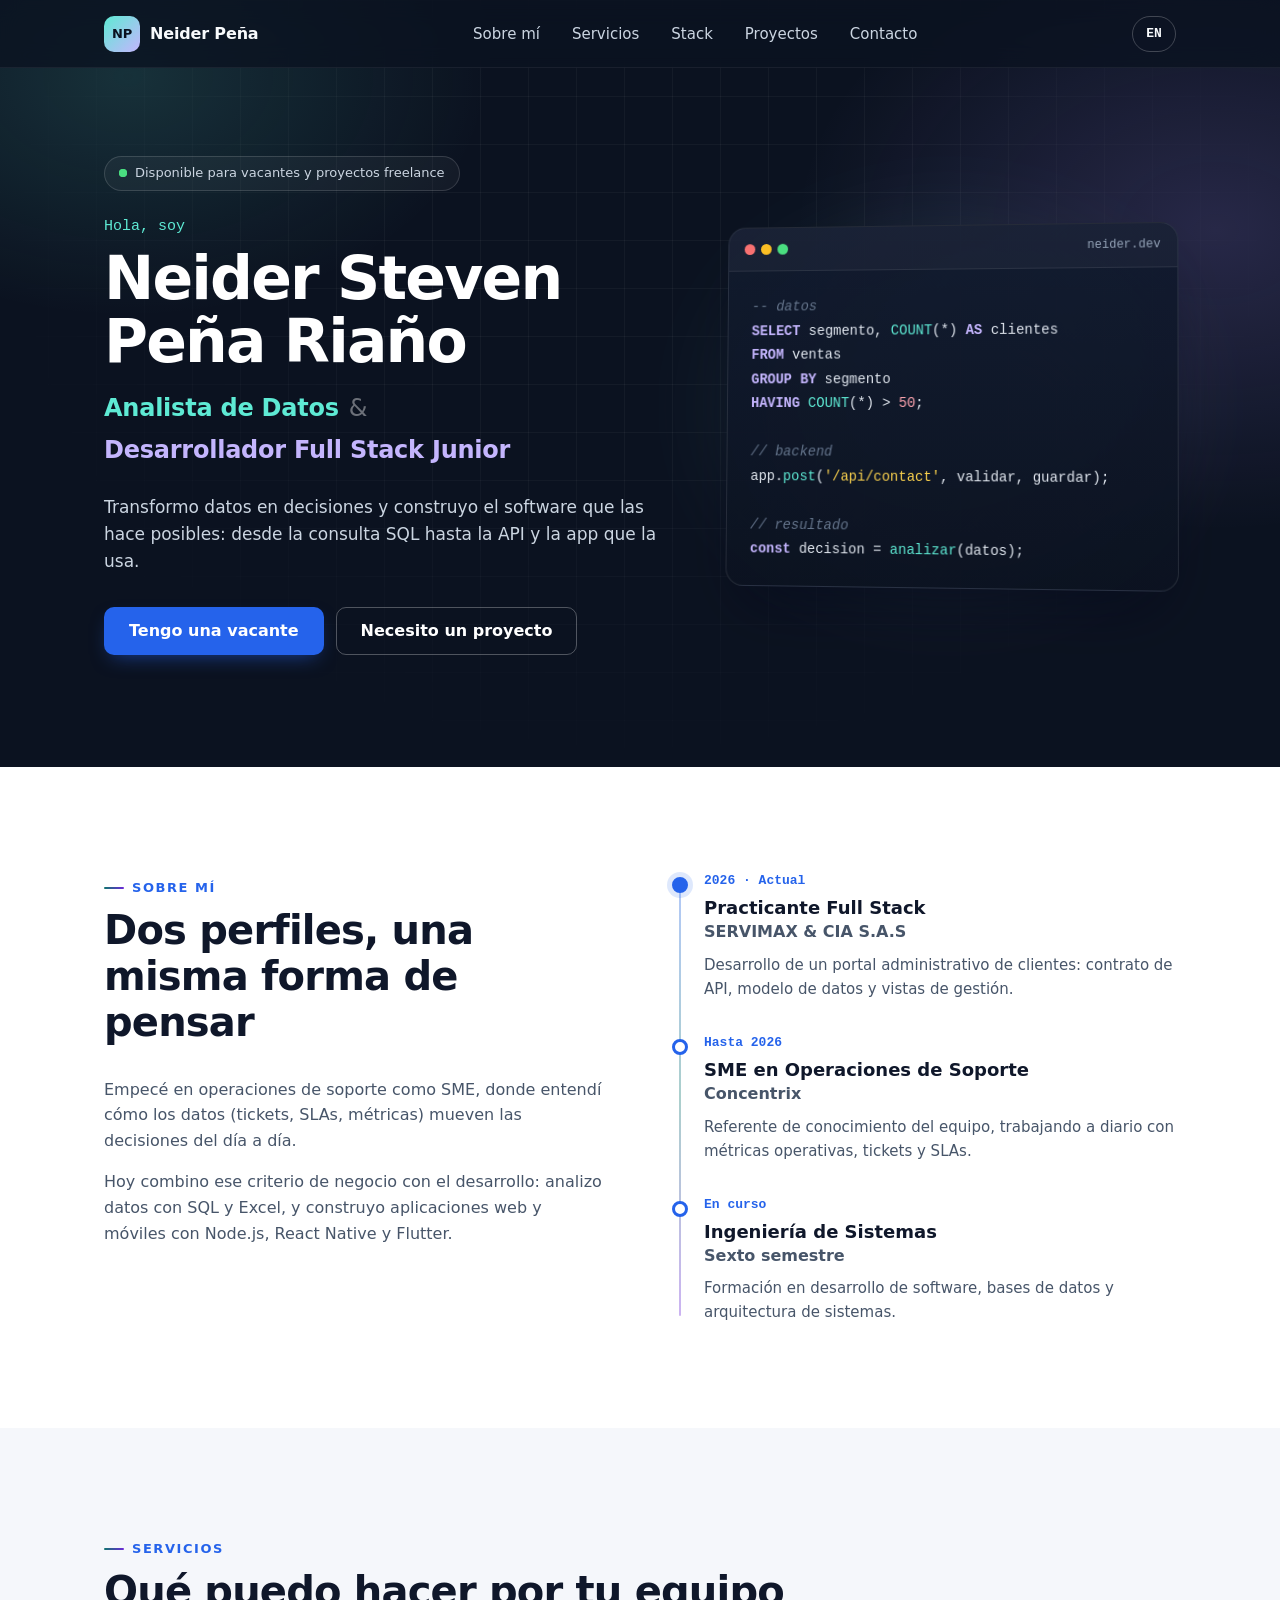
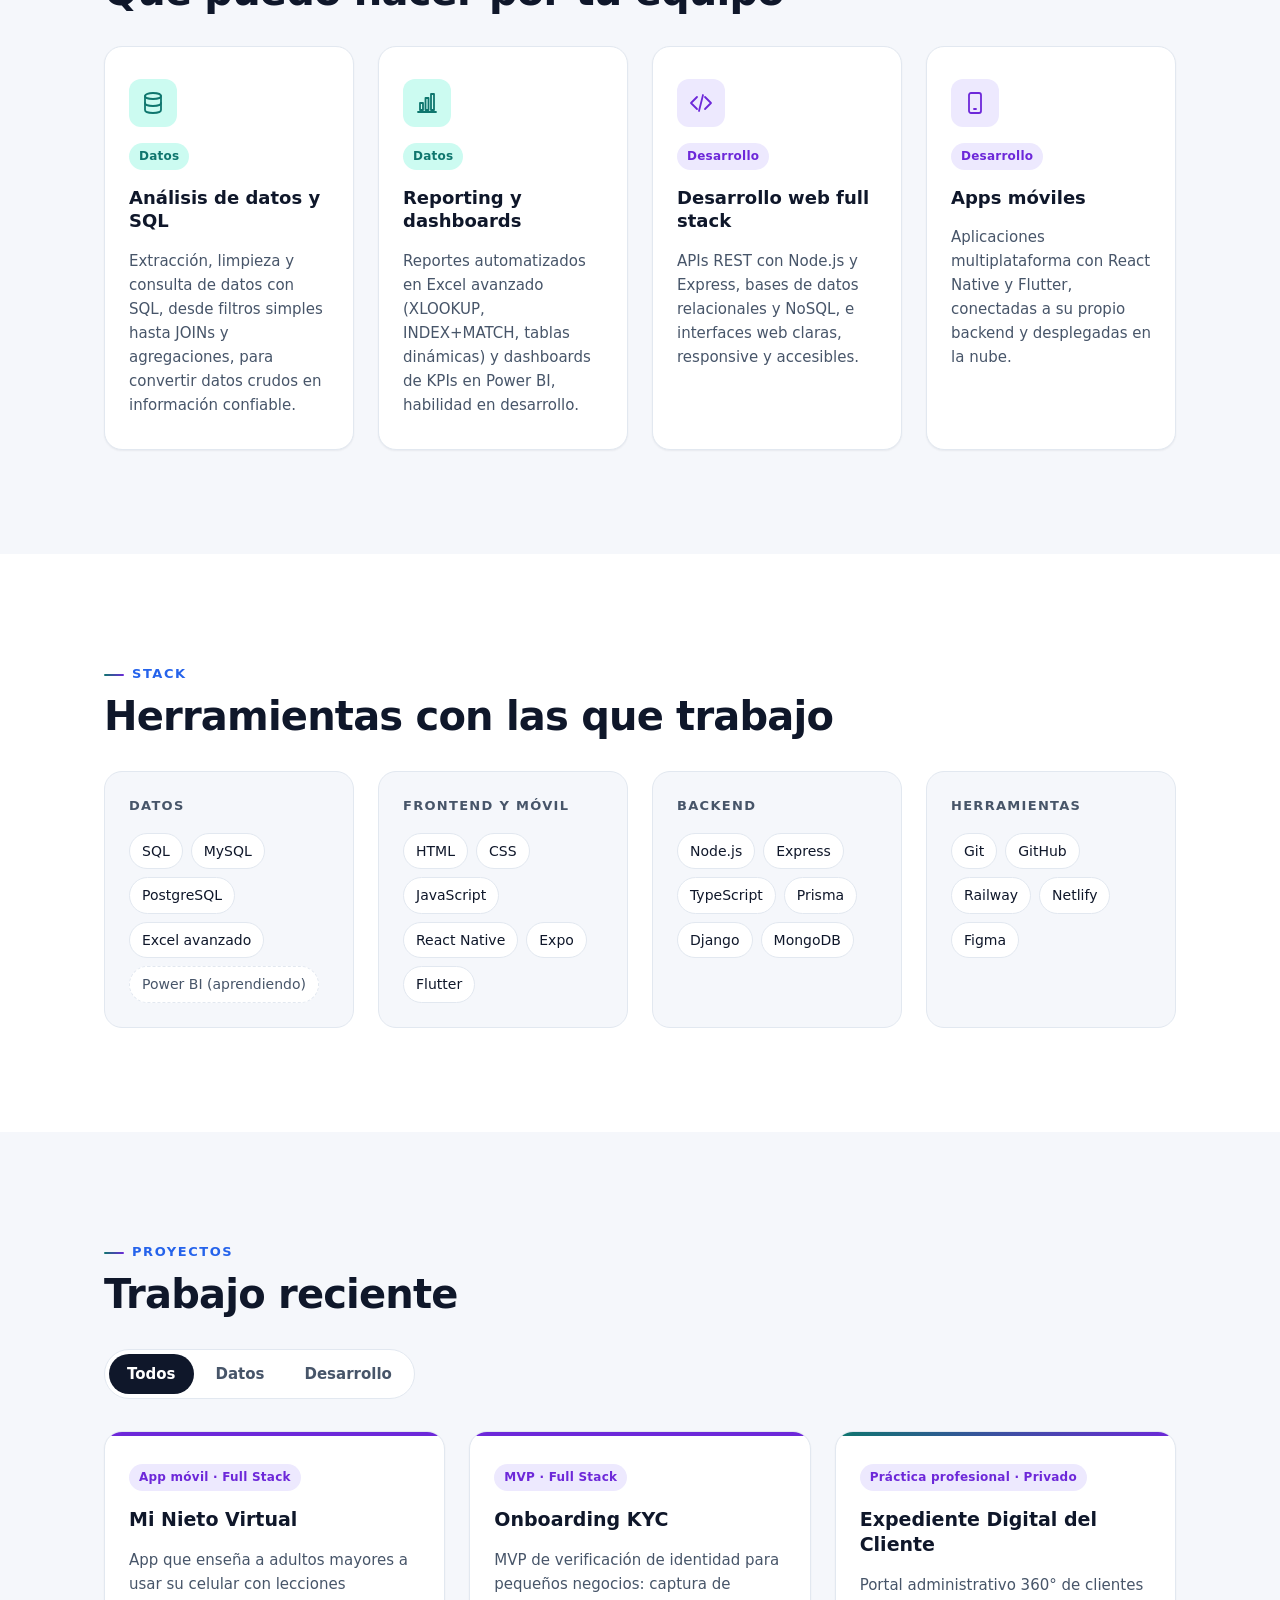
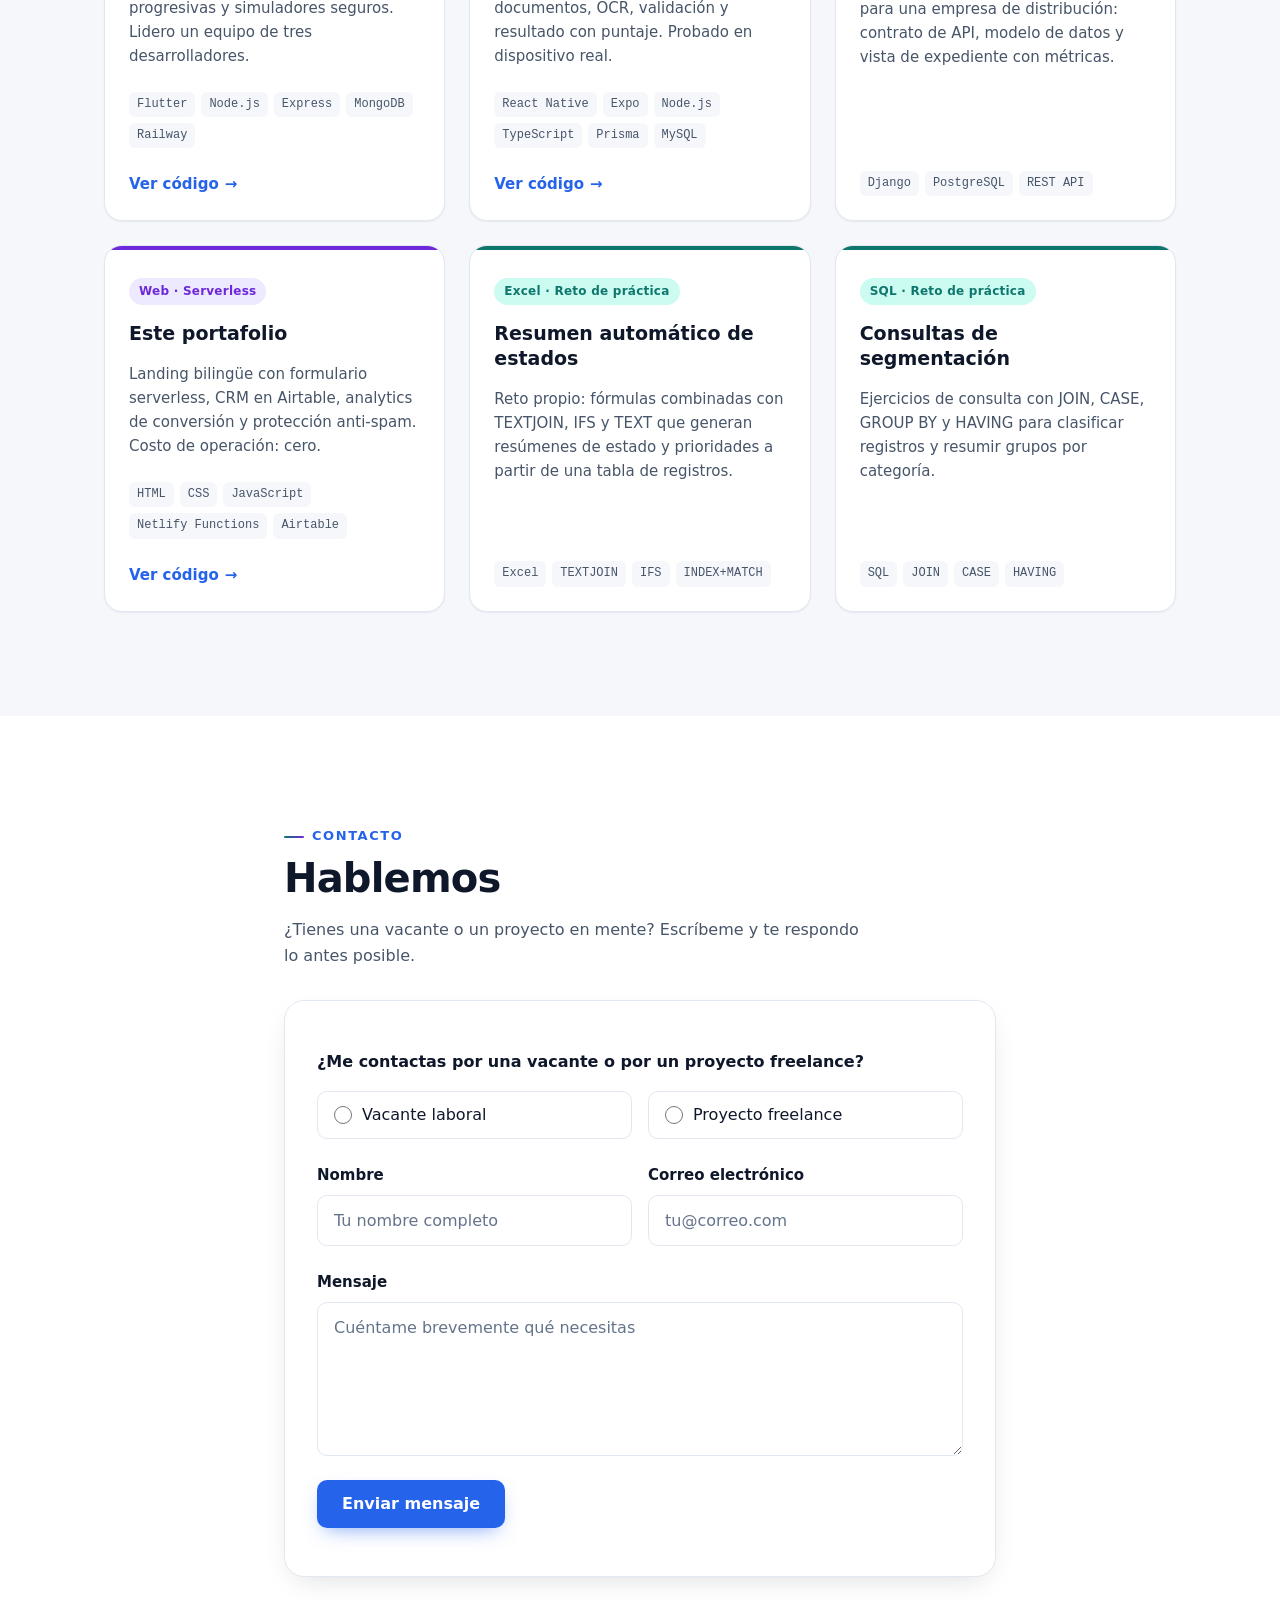
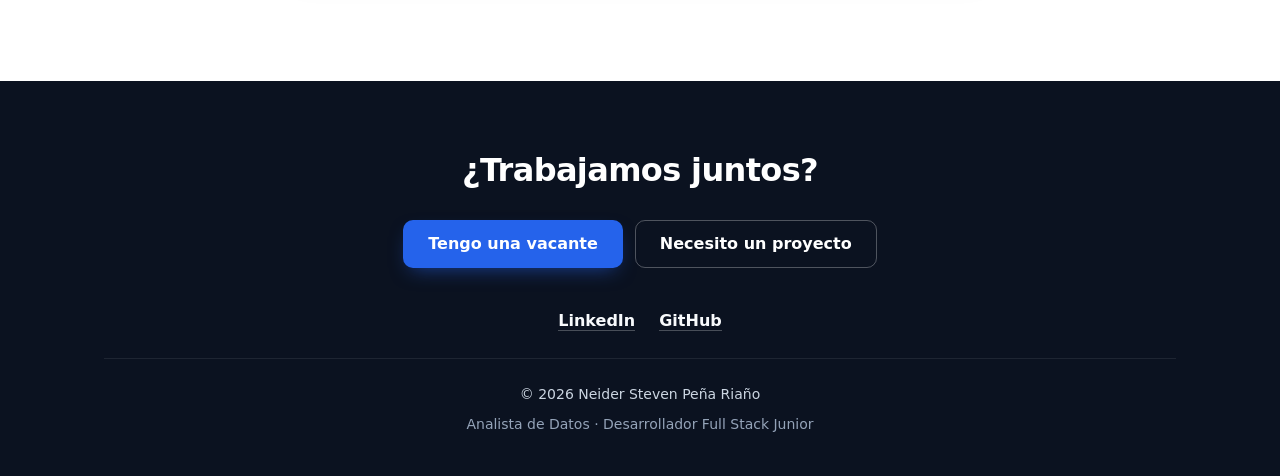
==== index.html @ 0c3879e0 "first version" ====
<!DOCTYPE html>
<html lang="es">
<head>
  <meta charset="UTF-8">
  <meta name="viewport" content="width=device-width, initial-scale=1.0">
  <title>Neider Peña | Analista de Datos &amp; Desarrollador Full Stack Junior</title>
  <meta name="description" content="Neider Steven Peña Riaño: analista de datos (SQL, Excel, Power BI) y desarrollador full stack junior (Node.js, React Native, Flutter). Disponible para vacantes y proyectos freelance.">
  <meta name="theme-color" content="#0b1220">
  <link rel="stylesheet" href="css/style.css">
  <script src="js/translations.js" defer></script>
  <script src="js/script.js" defer></script>
</head>
<body>
  <a href="#main" class="skip-link" data-i18n="common.skip">Saltar al contenido</a>

  <!-- ===================== NAVEGACIÓN ===================== -->
  <header class="header" id="nav">
    <nav class="nav container" aria-label="Navegación principal">
      <a href="#hero" class="nav__logo">
        <span class="nav__logo-mark" aria-hidden="true">NP</span>
        <span class="nav__logo-text">Neider Peña</span>
      </a>

      <ul class="nav__menu" id="nav-menu">
        <li><a href="#about" class="nav__link" data-i18n="nav.about">Sobre mí</a></li>
        <li><a href="#services" class="nav__link" data-i18n="nav.services">Servicios</a></li>
        <li><a href="#skills" class="nav__link" data-i18n="nav.skills">Stack</a></li>
        <li><a href="#projects" class="nav__link" data-i18n="nav.projects">Proyectos</a></li>
        <li><a href="#contact" class="nav__link" data-i18n="nav.contact">Contacto</a></li>
      </ul>

      <div class="nav__actions">
        <button class="lang-toggle" id="lang-toggle" type="button" aria-label="Cambiar idioma a inglés">EN</button>
        <button class="nav__toggle" id="menu-toggle" type="button" aria-label="Abrir menú" aria-expanded="false" aria-controls="nav-menu">
          <span class="nav__toggle-bar"></span>
          <span class="nav__toggle-bar"></span>
          <span class="nav__toggle-bar"></span>
        </button>
      </div>
    </nav>
  </header>
  <div class="nav__overlay" id="nav-overlay" hidden></div>

  <main id="main">

    <!-- ===================== HERO ===================== -->
    <section class="hero" id="hero">
      <div class="container hero__grid">
        <div class="hero__content">
          <p class="hero__status">
            <span class="hero__status-dot" aria-hidden="true"></span>
            <span data-i18n="hero.status">Disponible para vacantes y proyectos freelance</span>
          </p>
          <p class="hero__greeting" data-i18n="hero.greeting">Hola, soy</p>
          <h1 class="hero__title">Neider Steven Peña Riaño</h1>
          <p class="hero__roles">
            <span class="hero__role hero__role--data" data-i18n="hero.role_data">Analista de Datos</span>
            <span class="hero__role-sep" aria-hidden="true">&amp;</span>
            <span class="hero__role hero__role--dev" data-i18n="hero.role_dev">Desarrollador Full Stack Junior</span>
          </p>
          <p class="hero__description" data-i18n="hero.description">Transformo datos en decisiones y construyo el software que las hace posibles: desde la consulta SQL hasta la API y la app que la usa.</p>
          <div class="hero__ctas">
            <a href="#contact" class="btn btn--primary" data-cta="empleo" data-source="hero" data-i18n="cta.job">Tengo una vacante</a>
            <a href="#contact" class="btn btn--secondary" data-cta="freelance" data-source="hero" data-i18n="cta.freelance">Necesito un proyecto</a>
          </div>
        </div>

        <div class="hero__visual" aria-hidden="true">
          <div class="code-window">
            <div class="code-window__bar">
              <span class="code-window__dot"></span>
              <span class="code-window__dot"></span>
              <span class="code-window__dot"></span>
              <span class="code-window__title">neider.dev</span>
            </div>
<pre class="code-window__body"><code><span class="tok-comment">-- datos</span>
<span class="tok-kw">SELECT</span> segmento, <span class="tok-fn">COUNT</span>(*) <span class="tok-kw">AS</span> clientes
<span class="tok-kw">FROM</span> ventas
<span class="tok-kw">GROUP BY</span> segmento
<span class="tok-kw">HAVING</span> <span class="tok-fn">COUNT</span>(*) &gt; <span class="tok-num">50</span>;

<span class="tok-comment">// backend</span>
app.<span class="tok-fn">post</span>(<span class="tok-str">'/api/contact'</span>, validar, guardar);

<span class="tok-comment">// resultado</span>
<span class="tok-kw">const</span> decision = <span class="tok-fn">analizar</span>(datos);</code></pre>
          </div>
        </div>
      </div>
    </section>

    <!-- ===================== SOBRE MÍ ===================== -->
    <section class="section" id="about">
      <div class="container about__grid">
        <div class="about__intro">
          <p class="section__eyebrow" data-i18n="about.eyebrow">Sobre mí</p>
          <h2 class="section__title" data-i18n="about.title">Dos perfiles, una misma forma de pensar</h2>
          <p class="about__text" data-i18n="about.p1">Empecé en operaciones de soporte como SME, donde entendí cómo los datos (tickets, SLAs, métricas) mueven las decisiones del día a día.</p>
          <p class="about__text" data-i18n="about.p2">Hoy combino ese criterio de negocio con el desarrollo: analizo datos con SQL y Excel, y construyo aplicaciones web y móviles con Node.js, React Native y Flutter.</p>
        </div>

        <ol class="timeline">
          <li class="timeline__item">
            <span class="timeline__date" data-i18n="about.t1_date">2026 · Actual</span>
            <h3 class="timeline__title" data-i18n="about.t1_title">Practicante Full Stack</h3>
            <p class="timeline__place">SERVIMAX &amp; CIA S.A.S</p>
            <p class="timeline__text" data-i18n="about.t1_text">Desarrollo de un portal administrativo de clientes: contrato de API, modelo de datos y vistas de gestión.</p>
          </li>
          <li class="timeline__item">
            <span class="timeline__date" data-i18n="about.t2_date">Hasta 2026</span>
            <h3 class="timeline__title" data-i18n="about.t2_title">SME en Operaciones de Soporte</h3>
            <p class="timeline__place">Concentrix</p>
            <p class="timeline__text" data-i18n="about.t2_text">Referente de conocimiento del equipo, trabajando a diario con métricas operativas, tickets y SLAs.</p>
          </li>
          <li class="timeline__item">
            <span class="timeline__date" data-i18n="about.t3_date">En curso</span>
            <h3 class="timeline__title" data-i18n="about.t3_title">Ingeniería de Sistemas</h3>
            <p class="timeline__place" data-i18n="about.t3_place">Sexto semestre</p>
            <p class="timeline__text" data-i18n="about.t3_text">Formación en desarrollo de software, bases de datos y arquitectura de sistemas.</p>
          </li>
        </ol>
      </div>
    </section>

    <!-- ===================== SERVICIOS ===================== -->
    <section class="section section--alt" id="services">
      <div class="container">
        <p class="section__eyebrow" data-i18n="services.eyebrow">Servicios</p>
        <h2 class="section__title" data-i18n="services.title">Qué puedo hacer por tu equipo</h2>
        <div class="grid grid--4">

          <article class="card">
            <svg class="card__icon" viewBox="0 0 24 24" aria-hidden="true" focusable="false"><ellipse cx="12" cy="5" rx="8" ry="3"/><path d="M4 5v14c0 1.7 3.6 3 8 3s8-1.3 8-3V5"/><path d="M4 12c0 1.7 3.6 3 8 3s8-1.3 8-3"/></svg>
            <span class="tag tag--data" data-i18n="common.tag_data">Datos</span>
            <h3 class="card__title" data-i18n="services.s1_title">Análisis de datos y SQL</h3>
            <p class="card__text" data-i18n="services.s1_text">Extracción, limpieza y consulta de datos con SQL, desde filtros simples hasta JOINs y agregaciones, para convertir datos crudos en información confiable.</p>
          </article>

          <article class="card">
            <svg class="card__icon" viewBox="0 0 24 24" aria-hidden="true" focusable="false"><path d="M3 21h18"/><rect x="5" y="12" width="3" height="7"/><rect x="10.5" y="7" width="3" height="12"/><rect x="16" y="3" width="3" height="16"/></svg>
            <span class="tag tag--data" data-i18n="common.tag_data">Datos</span>
            <h3 class="card__title" data-i18n="services.s2_title">Reporting y dashboards</h3>
            <p class="card__text" data-i18n="services.s2_text">Reportes automatizados en Excel avanzado (XLOOKUP, INDEX+MATCH, tablas dinámicas) y dashboards de KPIs en Power BI, habilidad en desarrollo.</p>
          </article>

          <article class="card">
            <svg class="card__icon" viewBox="0 0 24 24" aria-hidden="true" focusable="false"><path d="M8 6l-6 6 6 6"/><path d="M16 6l6 6-6 6"/><path d="M14 4l-4 16"/></svg>
            <span class="tag tag--dev" data-i18n="common.tag_dev">Desarrollo</span>
            <h3 class="card__title" data-i18n="services.s3_title">Desarrollo web full stack</h3>
            <p class="card__text" data-i18n="services.s3_text">APIs REST con Node.js y Express, bases de datos relacionales y NoSQL, e interfaces web claras, responsive y accesibles.</p>
          </article>

          <article class="card">
            <svg class="card__icon" viewBox="0 0 24 24" aria-hidden="true" focusable="false"><rect x="6" y="2" width="12" height="20" rx="2"/><path d="M11 18h2"/></svg>
            <span class="tag tag--dev" data-i18n="common.tag_dev">Desarrollo</span>
            <h3 class="card__title" data-i18n="services.s4_title">Apps móviles</h3>
            <p class="card__text" data-i18n="services.s4_text">Aplicaciones multiplataforma con React Native y Flutter, conectadas a su propio backend y desplegadas en la nube.</p>
          </article>

        </div>
      </div>
    </section>

    <!-- ===================== STACK ===================== -->
    <section class="section" id="skills">
      <div class="container">
        <p class="section__eyebrow" data-i18n="skills.eyebrow">Stack</p>
        <h2 class="section__title" data-i18n="skills.title">Herramientas con las que trabajo</h2>
        <div class="stack">

          <div class="stack__group">
            <h3 class="stack__title" data-i18n="skills.g_data">Datos</h3>
            <ul class="stack__list">
              <li class="chip">SQL</li>
              <li class="chip">MySQL</li>
              <li class="chip">PostgreSQL</li>
              <li class="chip" data-i18n="skills.excel">Excel avanzado</li>
              <li class="chip chip--soon" data-i18n="skills.powerbi">Power BI (aprendiendo)</li>
            </ul>
          </div>

          <div class="stack__group">
            <h3 class="stack__title" data-i18n="skills.g_front">Frontend y móvil</h3>
            <ul class="stack__list">
              <li class="chip">HTML</li>
              <li class="chip">CSS</li>
              <li class="chip">JavaScript</li>
              <li class="chip">React Native</li>
              <li class="chip">Expo</li>
              <li class="chip">Flutter</li>
            </ul>
          </div>

          <div class="stack__group">
            <h3 class="stack__title">Backend</h3>
            <ul class="stack__list">
              <li class="chip">Node.js</li>
              <li class="chip">Express</li>
              <li class="chip">TypeScript</li>
              <li class="chip">Prisma</li>
              <li class="chip">Django</li>
              <li class="chip">MongoDB</li>
            </ul>
          </div>

          <div class="stack__group">
            <h3 class="stack__title" data-i18n="skills.g_tools">Herramientas</h3>
            <ul class="stack__list">
              <li class="chip">Git</li>
              <li class="chip">GitHub</li>
              <li class="chip">Railway</li>
              <li class="chip">Netlify</li>
              <li class="chip">Figma</li>
            </ul>
          </div>

        </div>
      </div>
    </section>

    <!-- ===================== PROYECTOS ===================== -->
    <section class="section section--alt" id="projects">
      <div class="container">
        <p class="section__eyebrow" data-i18n="projects.eyebrow">Proyectos</p>
        <h2 class="section__title" data-i18n="projects.title">Trabajo reciente</h2>

        <div class="filters" role="group" aria-label="Filtrar proyectos">
          <button type="button" class="filters__btn is-active" data-filter="all" aria-pressed="true" data-i18n="projects.f_all">Todos</button>
          <button type="button" class="filters__btn" data-filter="data" aria-pressed="false" data-i18n="projects.f_data">Datos</button>
          <button type="button" class="filters__btn" data-filter="dev" aria-pressed="false" data-i18n="projects.f_dev">Desarrollo</button>
        </div>

        <div class="grid grid--3" id="projects-grid">

          <article class="project" data-category="dev">
            <span class="tag tag--dev" data-i18n="projects.p1_tag">App móvil · Full Stack</span>
            <h3 class="project__title">Mi Nieto Virtual</h3>
            <p class="project__text" data-i18n="projects.p1_text">App que enseña a adultos mayores a usar su celular con lecciones progresivas y simuladores seguros. Lidero un equipo de tres desarrolladores.</p>
            <ul class="project__stack">
              <li>Flutter</li><li>Node.js</li><li>Express</li><li>MongoDB</li><li>Railway</li>
            </ul>
            <a class="project__link" href="https://github.com/Neidercreew/Mi-nieto-virtual" target="_blank" rel="noopener noreferrer" data-i18n="projects.view_code">Ver código</a>
          </article>

          <article class="project" data-category="dev">
            <span class="tag tag--dev" data-i18n="projects.p2_tag">MVP · Full Stack</span>
            <h3 class="project__title" data-i18n="projects.p2_title">Onboarding KYC</h3>
            <p class="project__text" data-i18n="projects.p2_text">MVP de verificación de identidad para pequeños negocios: captura de documentos, OCR, validación y resultado con puntaje. Probado en dispositivo real.</p>
            <ul class="project__stack">
              <li>React Native</li><li>Expo</li><li>Node.js</li><li>TypeScript</li><li>Prisma</li><li>MySQL</li>
            </ul>
            <a class="project__link" href="https://github.com/Neidercreew/servimax-kyc-mvp-" target="_blank" rel="noopener noreferrer" data-i18n="projects.view_code">Ver código</a>
          </article>

          <article class="project" data-category="dev data">
            <span class="tag tag--dev" data-i18n="projects.p3_tag">Práctica profesional · Privado</span>
            <h3 class="project__title" data-i18n="projects.p3_title">Expediente Digital del Cliente</h3>
            <p class="project__text" data-i18n="projects.p3_text">Portal administrativo 360° de clientes para una empresa de distribución: contrato de API, modelo de datos y vista de expediente con métricas.</p>
            <ul class="project__stack">
              <li>Django</li><li>PostgreSQL</li><li>REST API</li>
            </ul>
          </article>

          <article class="project" data-category="dev">
            <span class="tag tag--dev" data-i18n="projects.p4_tag">Web · Serverless</span>
            <h3 class="project__title" data-i18n="projects.p4_title">Este portafolio</h3>
            <p class="project__text" data-i18n="projects.p4_text">Landing bilingüe con formulario serverless, CRM en Airtable, analytics de conversión y protección anti-spam. Costo de operación: cero.</p>
            <ul class="project__stack">
              <li>HTML</li><li>CSS</li><li>JavaScript</li><li>Netlify Functions</li><li>Airtable</li>
            </ul>
            <a class="project__link" href="https://github.com/Neidercreew" target="_blank" rel="noopener noreferrer" data-i18n="projects.view_code">Ver código</a>
          </article>

        <article class="project" data-category="data">
            <span class="tag tag--data" data-i18n="projects.p5_tag">Excel · Reto de práctica</span>
            <h3 class="project__title" data-i18n="projects.p5_title">Resumen automático de estados</h3>
            <p class="project__text" data-i18n="projects.p5_text">Reto propio: fórmulas combinadas con TEXTJOIN, IFS y TEXT que generan resúmenes de estado y prioridades a partir de una tabla de registros.</p>
            <ul class="project__stack">
              <li>Excel</li><li>TEXTJOIN</li><li>IFS</li><li>INDEX+MATCH</li>
            </ul>
          </article>

          <article class="project" data-category="data">
            <span class="tag tag--data" data-i18n="projects.p6_tag">SQL · Reto de práctica</span>
            <h3 class="project__title" data-i18n="projects.p6_title">Consultas de segmentación</h3>
            <p class="project__text" data-i18n="projects.p6_text">Ejercicios de consulta con JOIN, CASE, GROUP BY y HAVING para clasificar registros y resumir grupos por categoría.</p>
            <ul class="project__stack">
              <li>SQL</li><li>JOIN</li><li>CASE</li><li>HAVING</li>
            </ul>
          </article>

        </div>
      </div>
    </section>

    <!-- ===================== CONTACTO ===================== -->
    <section class="section" id="contact">
      <div class="container container--narrow">
        <p class="section__eyebrow" data-i18n="contact.eyebrow">Contacto</p>
        <h2 class="section__title" data-i18n="contact.title">Hablemos</h2>
        <p class="contact__intro" data-i18n="contact.intro">¿Tienes una vacante o un proyecto en mente? Escríbeme y te respondo lo antes posible.</p>

        <form class="form" id="contact-form">
          <fieldset class="form__fieldset">
            <legend class="form__legend" data-i18n="contact.interest_legend">¿Me contactas por una vacante o por un proyecto freelance?</legend>
            <div class="form__options">
              <label class="form__radio">
                <input type="radio" name="interest_type" value="empleo" required>
                <span data-i18n="contact.interest_job">Vacante laboral</span>
              </label>
              <label class="form__radio">
                <input type="radio" name="interest_type" value="freelance">
                <span data-i18n="contact.interest_freelance">Proyecto freelance</span>
              </label>
            </div>
          </fieldset>

          <div class="form__row">
            <div class="form__group">
              <label for="name" class="form__label" data-i18n="contact.name_label">Nombre</label>
              <input type="text" id="name" name="name" class="form__input" required maxlength="100" autocomplete="name"
                     data-i18n-placeholder="contact.name_ph" placeholder="Tu nombre completo">
            </div>
            <div class="form__group">
              <label for="email" class="form__label" data-i18n="contact.email_label">Correo electrónico</label>
              <input type="email" id="email" name="email" class="form__input" required maxlength="254" autocomplete="email"
                     data-i18n-placeholder="contact.email_ph" placeholder="tu@correo.com">
            </div>
          </div>

          <div class="form__group">
            <label for="message" class="form__label" data-i18n="contact.message_label">Mensaje</label>
            <textarea id="message" name="message" class="form__input form__textarea" required maxlength="2000" rows="5"
                      data-i18n-placeholder="contact.message_ph" placeholder="Cuéntame brevemente qué necesitas"></textarea>
          </div>

          <!-- Honeypot: invisible para humanos, los bots lo llenan -->
          <div class="form__honeypot" aria-hidden="true">
            <label for="website">Website</label>
            <input type="text" id="website" name="website" tabindex="-1" autocomplete="off">
          </div>

          <button type="submit" class="btn btn--primary form__submit" id="form-submit">
            <span class="spinner" aria-hidden="true"></span>
            <span class="form__submit-text" data-i18n="contact.submit">Enviar mensaje</span>
          </button>

          <p class="form__status" id="form-status" role="status" aria-live="polite"></p>

          <button type="button" class="btn btn--secondary form__fallback" id="copy-email"
                  data-email="neidercreew@gmail.com" data-i18n="contact.copy_email" hidden>Copiar email de contacto</button>
        </form>
      </div>
    </section>

  </main>

  <!-- ===================== FOOTER ===================== -->
  <footer class="footer" id="footer">
    <div class="container footer__content">
      <p class="footer__cta-text" data-i18n="footer.cta_text">¿Trabajamos juntos?</p>
      <div class="footer__ctas">
        <a href="#contact" class="btn btn--primary" data-cta="empleo" data-source="footer" data-i18n="cta.job">Tengo una vacante</a>
        <a href="#contact" class="btn btn--secondary" data-cta="freelance" data-source="footer" data-i18n="cta.freelance">Necesito un proyecto</a>
      </div>
      <ul class="footer__social">
        <li><a href="https://www.linkedin.com/in/neider-pe%C3%B1a-478a02409/" target="_blank" rel="noopener noreferrer">LinkedIn</a></li>
        <li><a href="https://github.com/Neidercreew" target="_blank" rel="noopener noreferrer">GitHub</a></li>
      </ul>
      <p class="footer__copy">© 2026 Neider Steven Peña Riaño</p>
      <p class="footer__availability" data-i18n="footer.availability">Analista de Datos · Desarrollador Full Stack Junior</p>
    </div>
  </footer>
</body>
</html>
---- css/style.css ----
/* =========================================================
   Neider Peña — Landing personal
   Orden: 1. Variables · 2. Base · 3. Layout · 4. Componentes
          5. Secciones · 6. Formulario · 7. Estados · 8. Responsive
   Enfoque mobile-first: Móvil 0-576 · Tablet 577-991 · Desktop 992+
   ========================================================= */

/* ---------- 1. VARIABLES ---------- */
:root {
  /* Superficies claras */
  --color-bg: #ffffff;
  --color-bg-alt: #f5f7fb;
  --color-surface: #ffffff;
  --color-line: #e2e8f0;

  /* Texto */
  --color-text: #0f172a;
  --color-text-soft: #475569;

  /* Superficies oscuras (hero, header, footer) */
  --color-navy: #0b1220;
  --color-navy-2: #111a2e;
  --color-on-dark: #f8fafc;
  --color-on-dark-soft: #cbd5e1;

  /* Marca */
  --color-primary: #2563eb;
  --color-primary-hover: #1d4ed8;
  --color-focus: #93c5fd;

  /* Perfil dual: datos (verde azulado) y desarrollo (violeta) */
  --color-data: #0f766e;
  --color-data-bg: #ccfbf1;
  --color-data-light: #5eead4;
  --color-dev: #6d28d9;
  --color-dev-bg: #ede9fe;
  --color-dev-light: #c4b5fd;

  /* Estados */
  --color-success: #15803d;
  --color-error: #b91c1c;

  /* Tipografía (fuentes del sistema: cero dependencias externas) */
  --font-sans: ui-sans-serif, system-ui, -apple-system, "Segoe UI", Roboto, "Helvetica Neue", Arial, sans-serif;
  --font-mono: ui-monospace, "Cascadia Code", "SF Mono", Menlo, Consolas, monospace;

  /* Espaciado (múltiplos de 8) */
  --space-1: 0.25rem;
  --space-2: 0.5rem;
  --space-3: 1rem;
  --space-4: 1.5rem;
  --space-5: 2rem;
  --space-6: 3rem;
  --space-7: 4rem;

  /* Forma y profundidad */
  --radius-sm: 8px;
  --radius-md: 12px;
  --radius-lg: 18px;
  --shadow-sm: 0 1px 2px rgba(15, 23, 42, 0.06);
  --shadow-md: 0 10px 30px -12px rgba(15, 23, 42, 0.18);
  --shadow-lg: 0 30px 60px -20px rgba(2, 6, 23, 0.55);

  --header-h: 68px;
  --container: 1120px;
  --ease: cubic-bezier(0.2, 0.7, 0.2, 1);
}

/* ---------- 2. BASE ---------- */
*,
*::before,
*::after {
  box-sizing: border-box;
}

html {
  scroll-behavior: smooth;
  scroll-padding-top: calc(var(--header-h) + 8px);
  -webkit-text-size-adjust: 100%;
}

body {
  margin: 0;
  font-family: var(--font-sans);
  font-size: 1rem;
  line-height: 1.6;
  color: var(--color-text);
  background: var(--color-bg);
  -webkit-font-smoothing: antialiased;
  text-rendering: optimizeLegibility;
}

h1, h2, h3, p, ol, ul, figure, fieldset {
  margin: 0;
}

ul, ol {
  padding: 0;
  list-style: none;
}

img, svg {
  display: block;
  max-width: 100%;
}

a {
  color: inherit;
  text-decoration: none;
}

button,
input,
textarea {
  font: inherit;
  color: inherit;
}

button {
  cursor: pointer;
}

:focus-visible {
  outline: 3px solid var(--color-focus);
  outline-offset: 3px;
  border-radius: 4px;
}

[hidden] {
  display: none !important;
}

.skip-link {
  position: absolute;
  top: -100px;
  left: var(--space-3);
  z-index: 100;
  padding: var(--space-2) var(--space-3);
  background: var(--color-primary);
  color: #fff;
  font-weight: 600;
  border-radius: var(--radius-sm);
  transition: top 0.2s var(--ease);
}

.skip-link:focus {
  top: var(--space-3);
}

/* ---------- 3. LAYOUT ---------- */
.container {
  width: 100%;
  max-width: var(--container);
  margin-inline: auto;
  padding-inline: 1.25rem;
}

.container--narrow {
  max-width: 760px;
}

.section {
  padding-block: 4.5rem;
}

.section--alt {
  background: var(--color-bg-alt);
}

.section__eyebrow {
  display: inline-flex;
  align-items: center;
  gap: var(--space-2);
  margin-bottom: var(--space-2);
  font-size: 0.8125rem;
  font-weight: 700;
  letter-spacing: 0.12em;
  text-transform: uppercase;
  color: var(--color-primary);
}

.section__eyebrow::before {
  content: "";
  width: 20px;
  height: 2px;
  border-radius: 2px;
  background: linear-gradient(90deg, var(--color-data), var(--color-dev));
}

.section__title {
  max-width: 28ch;
  margin-bottom: var(--space-5);
  font-size: clamp(1.75rem, 1.2rem + 2vw, 2.5rem);
  font-weight: 800;
  line-height: 1.15;
  letter-spacing: -0.02em;
}

.grid {
  display: grid;
  gap: var(--space-4);
  grid-template-columns: 1fr;
}

/* ---------- 4. COMPONENTES ---------- */

/* Botones */
.btn {
  display: inline-flex;
  align-items: center;
  justify-content: center;
  gap: var(--space-2);
  min-height: 48px;
  padding: 0 1.5rem;
  border: 1.5px solid transparent;
  border-radius: 10px;
  font-weight: 600;
  line-height: 1;
  white-space: nowrap;
  transition: background-color 0.2s var(--ease), border-color 0.2s var(--ease),
              color 0.2s var(--ease), transform 0.15s var(--ease), box-shadow 0.2s var(--ease);
}

.btn:active {
  transform: scale(0.97);
}

.btn--primary {
  background: var(--color-primary);
  color: #fff;
  box-shadow: 0 8px 20px -8px rgba(37, 99, 235, 0.6);
}

.btn--primary:hover {
  background: var(--color-primary-hover);
}

.btn--secondary {
  background: transparent;
  border-color: var(--color-line);
  color: var(--color-text);
}

.btn--secondary:hover {
  border-color: var(--color-text);
}

/* Etiquetas de perfil */
.tag {
  display: inline-flex;
  align-items: center;
  align-self: flex-start;
  padding: 0.25rem 0.625rem;
  border-radius: 999px;
  font-size: 0.75rem;
  font-weight: 700;
  letter-spacing: 0.02em;
}

.tag--data {
  background: var(--color-data-bg);
  color: var(--color-data);
}

.tag--dev {
  background: var(--color-dev-bg);
  color: var(--color-dev);
}

/* Chips del stack */
.chip {
  display: inline-flex;
  align-items: center;
  padding: 0.375rem 0.75rem;
  border: 1px solid var(--color-line);
  border-radius: 999px;
  background: var(--color-surface);
  font-size: 0.875rem;
  font-weight: 500;
}

.chip--soon {
  border-style: dashed;
  color: var(--color-text-soft);
}

/* Tarjetas de servicio */
.card {
  --accent: var(--color-primary);
  --accent-bg: #dbeafe;
  display: flex;
  flex-direction: column;
  gap: var(--space-3);
  padding: var(--space-5) var(--space-4);
  background: var(--color-surface);
  border: 1px solid var(--color-line);
  border-radius: var(--radius-lg);
  box-shadow: var(--shadow-sm);
  transition: transform 0.25s var(--ease), box-shadow 0.25s var(--ease), border-color 0.25s var(--ease);
}

.card:has(.tag--data) {
  --accent: var(--color-data);
  --accent-bg: var(--color-data-bg);
}

.card:has(.tag--dev) {
  --accent: var(--color-dev);
  --accent-bg: var(--color-dev-bg);
}

.card:hover {
  transform: translateY(-4px);
  box-shadow: var(--shadow-md);
  border-color: transparent;
}

.card__icon {
  width: 48px;
  height: 48px;
  padding: 12px;
  border-radius: var(--radius-md);
  background: var(--accent-bg);
  color: var(--accent);
  fill: none;
  stroke: currentColor;
  stroke-width: 1.8;
  stroke-linecap: round;
  stroke-linejoin: round;
}

.card__title {
  font-size: 1.125rem;
  font-weight: 700;
  line-height: 1.3;
}

.card__text {
  font-size: 0.9375rem;
  color: var(--color-text-soft);
}

/* ---------- 5. SECCIONES ---------- */

/* Header / navegación */
.header {
  position: fixed;
  inset: 0 0 auto 0;
  z-index: 50;
  height: var(--header-h);
  color: var(--color-on-dark);
  transition: box-shadow 0.3s var(--ease);
}

/* El desenfoque va en un pseudo-elemento para no romper el
   posicionamiento fixed del menú lateral en móvil */
.header::before {
  content: "";
  position: absolute;
  inset: 0;
  z-index: -1;
  background: rgba(11, 18, 32, 0.78);
  border-bottom: 1px solid rgba(255, 255, 255, 0.06);
  -webkit-backdrop-filter: blur(12px);
  backdrop-filter: blur(12px);
}

.header.is-scrolled {
  box-shadow: 0 10px 30px -15px rgba(0, 0, 0, 0.6);
}

.nav {
  display: flex;
  align-items: center;
  justify-content: space-between;
  gap: var(--space-4);
  height: 100%;
}

.nav__logo {
  display: inline-flex;
  align-items: center;
  gap: 0.625rem;
  font-weight: 700;
  letter-spacing: -0.01em;
}

.nav__logo-mark {
  display: grid;
  place-items: center;
  width: 36px;
  height: 36px;
  border-radius: 10px;
  background: linear-gradient(135deg, var(--color-data-light) 0%, var(--color-dev-light) 100%);
  color: var(--color-navy);
  font-size: 0.8125rem;
  font-weight: 800;
}

.nav__actions {
  display: flex;
  align-items: center;
  gap: var(--space-2);
}

.lang-toggle {
  min-width: 44px;
  min-height: 36px;
  padding: 0 0.75rem;
  border: 1px solid rgba(255, 255, 255, 0.22);
  border-radius: 999px;
  background: transparent;
  font-family: var(--font-mono);
  font-size: 0.8125rem;
  font-weight: 600;
  color: var(--color-on-dark);
  transition: background-color 0.2s var(--ease), border-color 0.2s var(--ease);
}

.lang-toggle:hover {
  background: rgba(255, 255, 255, 0.08);
  border-color: rgba(255, 255, 255, 0.4);
}

/* Hamburguesa (solo móvil) */
.nav__toggle {
  position: relative;
  z-index: 60;
  display: inline-flex;
  flex-direction: column;
  justify-content: center;
  gap: 5px;
  width: 44px;
  height: 44px;
  padding: 0 11px;
  border: 0;
  border-radius: var(--radius-sm);
  background: transparent;
}

.nav__toggle-bar {
  display: block;
  height: 2px;
  border-radius: 2px;
  background: var(--color-on-dark);
  transition: transform 0.3s var(--ease), opacity 0.2s var(--ease);
}

.nav__toggle[aria-expanded="true"] .nav__toggle-bar:nth-child(1) {
  transform: translateY(7px) rotate(45deg);
}

.nav__toggle[aria-expanded="true"] .nav__toggle-bar:nth-child(2) {
  opacity: 0;
}

.nav__toggle[aria-expanded="true"] .nav__toggle-bar:nth-child(3) {
  transform: translateY(-7px) rotate(-45deg);
}

/* Menú: drawer lateral en móvil */
.nav__menu {
  position: fixed;
  top: 0;
  right: 0;
  z-index: 55;
  display: flex;
  flex-direction: column;
  gap: var(--space-1);
  width: min(82vw, 320px);
  height: 100vh;
  height: 100dvh;
  padding: calc(var(--header-h) + var(--space-4)) var(--space-4) var(--space-4);
  background: var(--color-navy-2);
  border-left: 1px solid rgba(255, 255, 255, 0.08);
  box-shadow: -20px 0 40px rgba(0, 0, 0, 0.35);
  transform: translateX(100%);
  visibility: hidden;
  transition: transform 0.3s var(--ease), visibility 0s linear 0.3s;
}

.nav__menu.is-open {
  transform: translateX(0);
  visibility: visible;
  transition: transform 0.3s var(--ease), visibility 0s;
}

.nav__link {
  display: block;
  padding: 0.75rem var(--space-3);
  border-radius: var(--radius-sm);
  font-size: 1.0625rem;
  font-weight: 500;
  color: var(--color-on-dark-soft);
  transition: color 0.2s var(--ease), background-color 0.2s var(--ease);
}

.nav__link:hover,
.nav__link.is-active {
  color: #fff;
  background: rgba(255, 255, 255, 0.06);
}

.nav__overlay {
  position: fixed;
  inset: 0;
  z-index: 45;
  background: rgba(2, 6, 23, 0.55);
}

/* Hero */
.hero {
  position: relative;
  overflow: hidden;
  padding-top: calc(var(--header-h) + 3.5rem);
  padding-bottom: 5rem;
  background:
    radial-gradient(600px 400px at 10% 10%, rgba(94, 234, 212, 0.14), transparent 60%),
    radial-gradient(700px 500px at 95% 30%, rgba(167, 139, 250, 0.18), transparent 60%),
    var(--color-navy);
  color: var(--color-on-dark);
}

/* Cuadrícula sutil de fondo */
.hero::before {
  content: "";
  position: absolute;
  inset: 0;
  background-image:
    linear-gradient(rgba(255, 255, 255, 0.04) 1px, transparent 1px),
    linear-gradient(90deg, rgba(255, 255, 255, 0.04) 1px, transparent 1px);
  background-size: 48px 48px;
  -webkit-mask-image: radial-gradient(ellipse at 50% 30%, #000 30%, transparent 75%);
  mask-image: radial-gradient(ellipse at 50% 30%, #000 30%, transparent 75%);
  pointer-events: none;
}

.hero__grid {
  position: relative;
  display: grid;
  grid-template-columns: minmax(0, 1fr);
  gap: var(--space-6);
  align-items: center;
}

/* Evita que el código ensanche la columna en móvil */
.hero__grid > * {
  min-width: 0;
}

.hero__status {
  display: inline-flex;
  align-items: center;
  gap: var(--space-2);
  margin-bottom: var(--space-4);
  padding: 0.375rem 0.875rem;
  border: 1px solid rgba(255, 255, 255, 0.14);
  border-radius: 999px;
  background: rgba(255, 255, 255, 0.04);
  font-size: 0.75rem;
  color: var(--color-on-dark-soft);
}

.hero__status-dot {
  position: relative;
  width: 8px;
  height: 8px;
  border-radius: 50%;
  background: #4ade80;
}

.hero__status-dot::after {
  content: "";
  position: absolute;
  inset: 0;
  border-radius: 50%;
  background: #4ade80;
  animation: pulse 2s var(--ease) infinite;
}

.hero__greeting {
  margin-bottom: var(--space-2);
  font-family: var(--font-mono);
  font-size: 0.9375rem;
  color: var(--color-data-light);
}

.hero__title {
  margin-bottom: var(--space-3);
  font-size: clamp(2.25rem, 1.4rem + 4vw, 3.75rem);
  font-weight: 800;
  line-height: 1.05;
  letter-spacing: -0.03em;
  color: #fff;
}

.hero__roles {
  display: flex;
  flex-wrap: wrap;
  align-items: baseline;
  gap: 0.25rem 0.625rem;
  margin-bottom: var(--space-4);
  font-size: clamp(1.125rem, 0.95rem + 0.9vw, 1.5rem);
  font-weight: 700;
  letter-spacing: -0.01em;
}

.hero__role--data {
  color: var(--color-data-light);
}

.hero__role--dev {
  color: var(--color-dev-light);
}

.hero__role-sep {
  color: rgba(255, 255, 255, 0.4);
  font-weight: 400;
}

.hero__description {
  max-width: 38rem;
  margin-bottom: var(--space-5);
  font-size: 1.0625rem;
  color: var(--color-on-dark-soft);
}

.hero__ctas,
.footer__ctas {
  display: flex;
  flex-wrap: wrap;
  gap: 0.75rem;
  width: 100%;
}

/* En móvil los CTA ocupan todo el ancho */
.hero__ctas .btn,
.footer__ctas .btn {
  flex: 1 1 100%;
}

.hero .btn--secondary,
.footer .btn--secondary {
  border-color: rgba(255, 255, 255, 0.28);
  color: #fff;
}

.hero .btn--secondary:hover,
.footer .btn--secondary:hover {
  border-color: #fff;
  background: rgba(255, 255, 255, 0.06);
}

/* Ventana de código decorativa */
.code-window {
  position: relative;
  border: 1px solid rgba(255, 255, 255, 0.1);
  border-radius: var(--radius-lg);
  background: linear-gradient(180deg, rgba(17, 26, 46, 0.95), rgba(11, 18, 32, 0.95));
  box-shadow: var(--shadow-lg);
  overflow: hidden;
}

.hero__visual {
  position: relative;
}

/* Brillo detrás de la ventana de código */
.hero__visual::before {
  content: "";
  position: absolute;
  inset: 8% 6%;
  border-radius: 50%;
  background: linear-gradient(135deg, rgba(94, 234, 212, 0.45), rgba(196, 181, 253, 0.45));
  filter: blur(60px);
  opacity: 0.35;
  pointer-events: none;
}

.code-window__bar {
  display: flex;
  align-items: center;
  gap: 6px;
  padding: 0.75rem var(--space-3);
  border-bottom: 1px solid rgba(255, 255, 255, 0.08);
  background: rgba(255, 255, 255, 0.03);
}

.code-window__dot {
  width: 11px;
  height: 11px;
  border-radius: 50%;
  background: #f87171;
}

.code-window__dot:nth-child(2) {
  background: #fbbf24;
}

.code-window__dot:nth-child(3) {
  background: #4ade80;
}

.code-window__title {
  margin-left: auto;
  font-family: var(--font-mono);
  font-size: 0.75rem;
  color: #94a3b8;
}

.code-window__body {
  margin: 0;
  padding: var(--space-4);
  overflow: hidden;
  white-space: pre-wrap;
  word-break: break-word;
  font-family: var(--font-mono);
  font-size: 0.75rem;
  line-height: 1.75;
  color: #e2e8f0;
}

.tok-comment { color: #64748b; font-style: italic; }
.tok-kw      { color: #c4b5fd; font-weight: 600; }
.tok-fn      { color: #5eead4; }
.tok-str     { color: #fcd34d; }
.tok-num     { color: #fda4af; }

/* Sobre mí */
.about__grid {
  display: grid;
  gap: var(--space-6);
}

.about__text {
  max-width: 36rem;
  color: var(--color-text-soft);
}

.about__text + .about__text {
  margin-top: var(--space-3);
}

.timeline {
  position: relative;
  display: grid;
  gap: var(--space-5);
  padding-left: var(--space-5);
}

.timeline::before {
  content: "";
  position: absolute;
  top: 8px;
  bottom: 8px;
  left: 7px;
  width: 2px;
  border-radius: 2px;
  background: linear-gradient(180deg, var(--color-primary), var(--color-data), var(--color-dev));
  opacity: 0.35;
}

.timeline__item {
  position: relative;
}

.timeline__item::before {
  content: "";
  position: absolute;
  top: 6px;
  left: calc(-1 * var(--space-5));
  width: 16px;
  height: 16px;
  border: 3px solid var(--color-primary);
  border-radius: 50%;
  background: var(--color-bg);
}

.timeline__item:first-child::before {
  background: var(--color-primary);
  box-shadow: 0 0 0 5px rgba(37, 99, 235, 0.15);
}

.timeline__date {
  display: block;
  margin-bottom: var(--space-1);
  font-family: var(--font-mono);
  font-size: 0.8125rem;
  font-weight: 600;
  color: var(--color-primary);
}

.timeline__title {
  font-size: 1.125rem;
  font-weight: 700;
  line-height: 1.3;
}

.timeline__place {
  margin-bottom: var(--space-2);
  font-weight: 600;
  color: var(--color-text-soft);
}

.timeline__text {
  font-size: 0.9375rem;
  color: var(--color-text-soft);
}

/* Stack */
.stack {
  display: grid;
  gap: var(--space-4);
}

.stack__group {
  padding: var(--space-4);
  border: 1px solid var(--color-line);
  border-radius: var(--radius-lg);
  background: var(--color-bg-alt);
}

.stack__title {
  margin-bottom: var(--space-3);
  font-size: 0.8125rem;
  font-weight: 700;
  letter-spacing: 0.1em;
  text-transform: uppercase;
  color: var(--color-text-soft);
}

.stack__list {
  display: flex;
  flex-wrap: wrap;
  gap: var(--space-2);
}

/* Proyectos */
.filters {
  display: inline-flex;
  flex-wrap: wrap;
  gap: var(--space-1);
  margin-bottom: var(--space-5);
  padding: var(--space-1);
  border: 1px solid var(--color-line);
  border-radius: 999px;
  background: var(--color-surface);
}

.filters__btn {
  min-height: 40px;
  padding: 0 1.125rem;
  border: 0;
  border-radius: 999px;
  background: transparent;
  font-size: 0.9375rem;
  font-weight: 600;
  color: var(--color-text-soft);
  transition: background-color 0.2s var(--ease), color 0.2s var(--ease);
}

.filters__btn:hover {
  color: var(--color-text);
}

.filters__btn.is-active {
  background: var(--color-text);
  color: #fff;
}

.project {
  --accent: var(--color-dev);
  position: relative;
  display: flex;
  flex-direction: column;
  gap: var(--space-3);
  padding: var(--space-5) var(--space-4) var(--space-4);
  overflow: hidden;
  background: var(--color-surface);
  border: 1px solid var(--color-line);
  border-radius: var(--radius-lg);
  box-shadow: var(--shadow-sm);
  transition: transform 0.25s var(--ease), box-shadow 0.25s var(--ease);
}

.project[data-category~="data"] {
  --accent: var(--color-data);
}

.project[data-category~="data"][data-category~="dev"] {
  --accent: linear-gradient(90deg, var(--color-data), var(--color-dev));
}

.project::before {
  content: "";
  position: absolute;
  inset: 0 0 auto 0;
  height: 4px;
  background: var(--accent);
}

.project:hover {
  transform: translateY(-4px);
  box-shadow: var(--shadow-md);
}

.project__title {
  font-size: 1.1875rem;
  font-weight: 700;
  line-height: 1.3;
}

.project__text {
  font-size: 0.9375rem;
  color: var(--color-text-soft);
}

.project__stack {
  display: flex;
  flex-wrap: wrap;
  gap: 0.375rem;
  margin-top: auto;
  padding-top: var(--space-2);
}

.project__stack li {
  padding: 0.1875rem 0.5rem;
  border-radius: 6px;
  background: var(--color-bg-alt);
  font-family: var(--font-mono);
  font-size: 0.75rem;
  color: var(--color-text-soft);
}

.project__link {
  display: inline-flex;
  align-items: center;
  gap: 0.375rem;
  align-self: flex-start;
  padding-top: var(--space-2);
  font-size: 0.9375rem;
  font-weight: 600;
  color: var(--color-primary);
}

.project__link::after {
  content: "→";
  transition: transform 0.2s var(--ease);
}

.project__link:hover::after {
  transform: translateX(4px);
}

/* Contacto */
.contact__intro {
  max-width: 36rem;
  margin: calc(-1 * var(--space-3)) 0 var(--space-5);
  color: var(--color-text-soft);
}

/* Footer */
.footer {
  padding-block: 4rem 2.5rem;
  background: var(--color-navy);
  color: var(--color-on-dark-soft);
  text-align: center;
}

.footer__content {
  display: flex;
  flex-direction: column;
  align-items: center;
  gap: var(--space-4);
}

.footer__cta-text {
  font-size: clamp(1.5rem, 1.2rem + 1.5vw, 2rem);
  font-weight: 800;
  letter-spacing: -0.02em;
  color: #fff;
}

.footer__ctas {
  justify-content: center;
}

.footer__social {
  display: flex;
  gap: var(--space-4);
  margin-top: var(--space-3);
}

.footer__social a {
  font-weight: 600;
  color: var(--color-on-dark);
  border-bottom: 1px solid rgba(255, 255, 255, 0.25);
  transition: border-color 0.2s var(--ease);
}

.footer__social a:hover {
  border-color: #fff;
}

.footer__copy,
.footer__availability {
  font-size: 0.875rem;
}

.footer__copy {
  padding-top: var(--space-4);
  border-top: 1px solid rgba(255, 255, 255, 0.08);
  width: 100%;
}

.footer__availability {
  margin-top: calc(-1 * var(--space-3));
  color: #94a3b8;
}

/* ---------- 6. FORMULARIO ---------- */
.form {
  display: grid;
  gap: var(--space-4);
  padding: var(--space-5) var(--space-4);
  background: var(--color-surface);
  border: 1px solid var(--color-line);
  border-radius: 20px;
  box-shadow: var(--shadow-md);
}

.form__fieldset {
  padding: 0;
  border: 0;
  min-width: 0;
}

.form__legend {
  padding: 0;
  margin-bottom: var(--space-3);
  font-weight: 600;
}

.form__options {
  display: grid;
  gap: var(--space-3);
}

.form__radio {
  display: flex;
  align-items: center;
  gap: 0.625rem;
  min-height: 48px;
  padding: 0 var(--space-3);
  border: 1.5px solid var(--color-line);
  border-radius: 10px;
  font-weight: 500;
  cursor: pointer;
  transition: border-color 0.2s var(--ease), background-color 0.2s var(--ease);
}

.form__radio input {
  width: 18px;
  height: 18px;
  margin: 0;
  accent-color: var(--color-primary);
}

.form__radio:hover {
  border-color: #94a3b8;
}

.form__radio:has(input:checked) {
  border-color: var(--color-primary);
  background: #eff6ff;
}

.form__radio:has(input:focus-visible) {
  outline: 3px solid var(--color-focus);
  outline-offset: 2px;
}

.form__row {
  display: grid;
  gap: var(--space-4) var(--space-3);
}

.form__group {
  display: grid;
  gap: var(--space-2);
}

.form__label {
  font-size: 0.9375rem;
  font-weight: 600;
}

.form__input {
  width: 100%;
  min-height: 48px;
  padding: 0.75rem var(--space-3);
  border: 1.5px solid var(--color-line);
  border-radius: 10px;
  background: var(--color-surface);
  transition: border-color 0.2s var(--ease), box-shadow 0.2s var(--ease);
}

.form__input::placeholder {
  color: #64748b;
}

.form__input:hover {
  border-color: #94a3b8;
}

.form__input:focus {
  outline: none;
  border-color: var(--color-primary);
  box-shadow: 0 0 0 4px rgba(37, 99, 235, 0.15);
}

.form__input.is-invalid {
  border-color: var(--color-error);
}

.form__textarea {
  min-height: 140px;
  resize: vertical;
}

/* Honeypot: fuera de pantalla, sin display:none para no alertar bots */
.form__honeypot {
  position: absolute;
  left: -10000px;
  width: 1px;
  height: 1px;
  overflow: hidden;
}

.form__submit {
  width: 100%;
}

.spinner {
  display: none;
  width: 18px;
  height: 18px;
  border: 2px solid rgba(255, 255, 255, 0.4);
  border-top-color: #fff;
  border-radius: 50%;
  animation: spin 0.8s linear infinite;
}

.form__status {
  min-height: 1.5em;
  font-weight: 600;
  text-align: center;
}

.form__status:empty {
  display: none;
}

.form__status.is-success {
  color: var(--color-success);
}

.form__status.is-error {
  color: var(--color-error);
}

.form__fallback {
  justify-self: center;
}

/* ---------- 7. ESTADOS ---------- */
.form.is-submitting .form__input,
.form.is-submitting .form__radio {
  opacity: 0.6;
  pointer-events: none;
}

.form__submit.is-loading {
  cursor: progress;
  opacity: 0.85;
}

.form__submit.is-loading .spinner {
  display: inline-block;
}

.project.is-hidden {
  display: none;
}

/* Aparición al hacer scroll (la activa script.js) */
.reveal {
  opacity: 0;
  transform: translateY(18px);
  transition: opacity 0.6s var(--ease), transform 0.6s var(--ease);
}

.reveal.is-visible {
  opacity: 1;
  transform: none;
}

@keyframes pulse {
  0%   { transform: scale(1);   opacity: 0.7; }
  100% { transform: scale(2.6); opacity: 0; }
}

@keyframes spin {
  to { transform: rotate(360deg); }
}

/* ---------- 8. RESPONSIVE ---------- */

/* Tablet: 577px en adelante */
@media (min-width: 577px) {
  .container {
    padding-inline: 1.5rem;
  }

  .grid--3,
  .grid--4,
  .stack {
    grid-template-columns: repeat(2, 1fr);
  }

  .form {
    padding: var(--space-6) var(--space-5);
  }

  .form__options,
  .form__row {
    grid-template-columns: 1fr 1fr;
  }

  .form__submit {
    width: auto;
    justify-self: start;
  }

  .hero__ctas .btn,
  .footer__ctas .btn {
    flex: 0 0 auto;
  }

  .hero__status {
    font-size: 0.8125rem;
  }

  .code-window__body {
    font-size: 0.8125rem;
    white-space: pre;
  }
}

/* Navegación horizontal desde 768px */
@media (min-width: 768px) {
  .nav__toggle {
    display: none;
  }

  .nav__menu {
    position: static;
    flex-direction: row;
    gap: var(--space-1);
    width: auto;
    height: auto;
    padding: 0;
    background: none;
    border: 0;
    box-shadow: none;
    transform: none;
    visibility: visible;
    transition: none;
  }

  .nav__link {
    padding: 0.5rem 0.75rem;
    font-size: 0.9375rem;
  }

  .nav__overlay {
    display: none !important;
  }
}

/* Desktop: 992px en adelante */
@media (min-width: 992px) {
  .section {
    padding-block: 6.5rem;
  }

  .hero {
    padding-top: calc(var(--header-h) + 5.5rem);
    padding-bottom: 7rem;
  }

  .hero__grid {
    grid-template-columns: 1.1fr 0.9fr;
    gap: var(--space-7);
  }

  .code-window {
    transform: perspective(1400px) rotateY(-6deg) rotateX(2deg);
    transition: transform 0.6s var(--ease);
  }

  .code-window:hover {
    transform: none;
  }

  .code-window__body {
    font-size: 0.875rem;
  }

  .about__grid {
    grid-template-columns: 1fr 1fr;
    gap: var(--space-7);
    align-items: start;
  }

  .grid--3 {
    grid-template-columns: repeat(3, 1fr);
  }

  .grid--4,
  .stack {
    grid-template-columns: repeat(4, 1fr);
  }

  .nav__link {
    padding: 0.5rem 0.875rem;
  }
}

/* Respeto por quien prefiere menos movimiento */
@media (prefers-reduced-motion: reduce) {
  html {
    scroll-behavior: auto;
  }

  *,
  *::before,
  *::after {
    animation-duration: 0.01ms !important;
    animation-iteration-count: 1 !important;
    transition-duration: 0.01ms !important;
  }

  .reveal {
    opacity: 1;
    transform: none;
  }
}
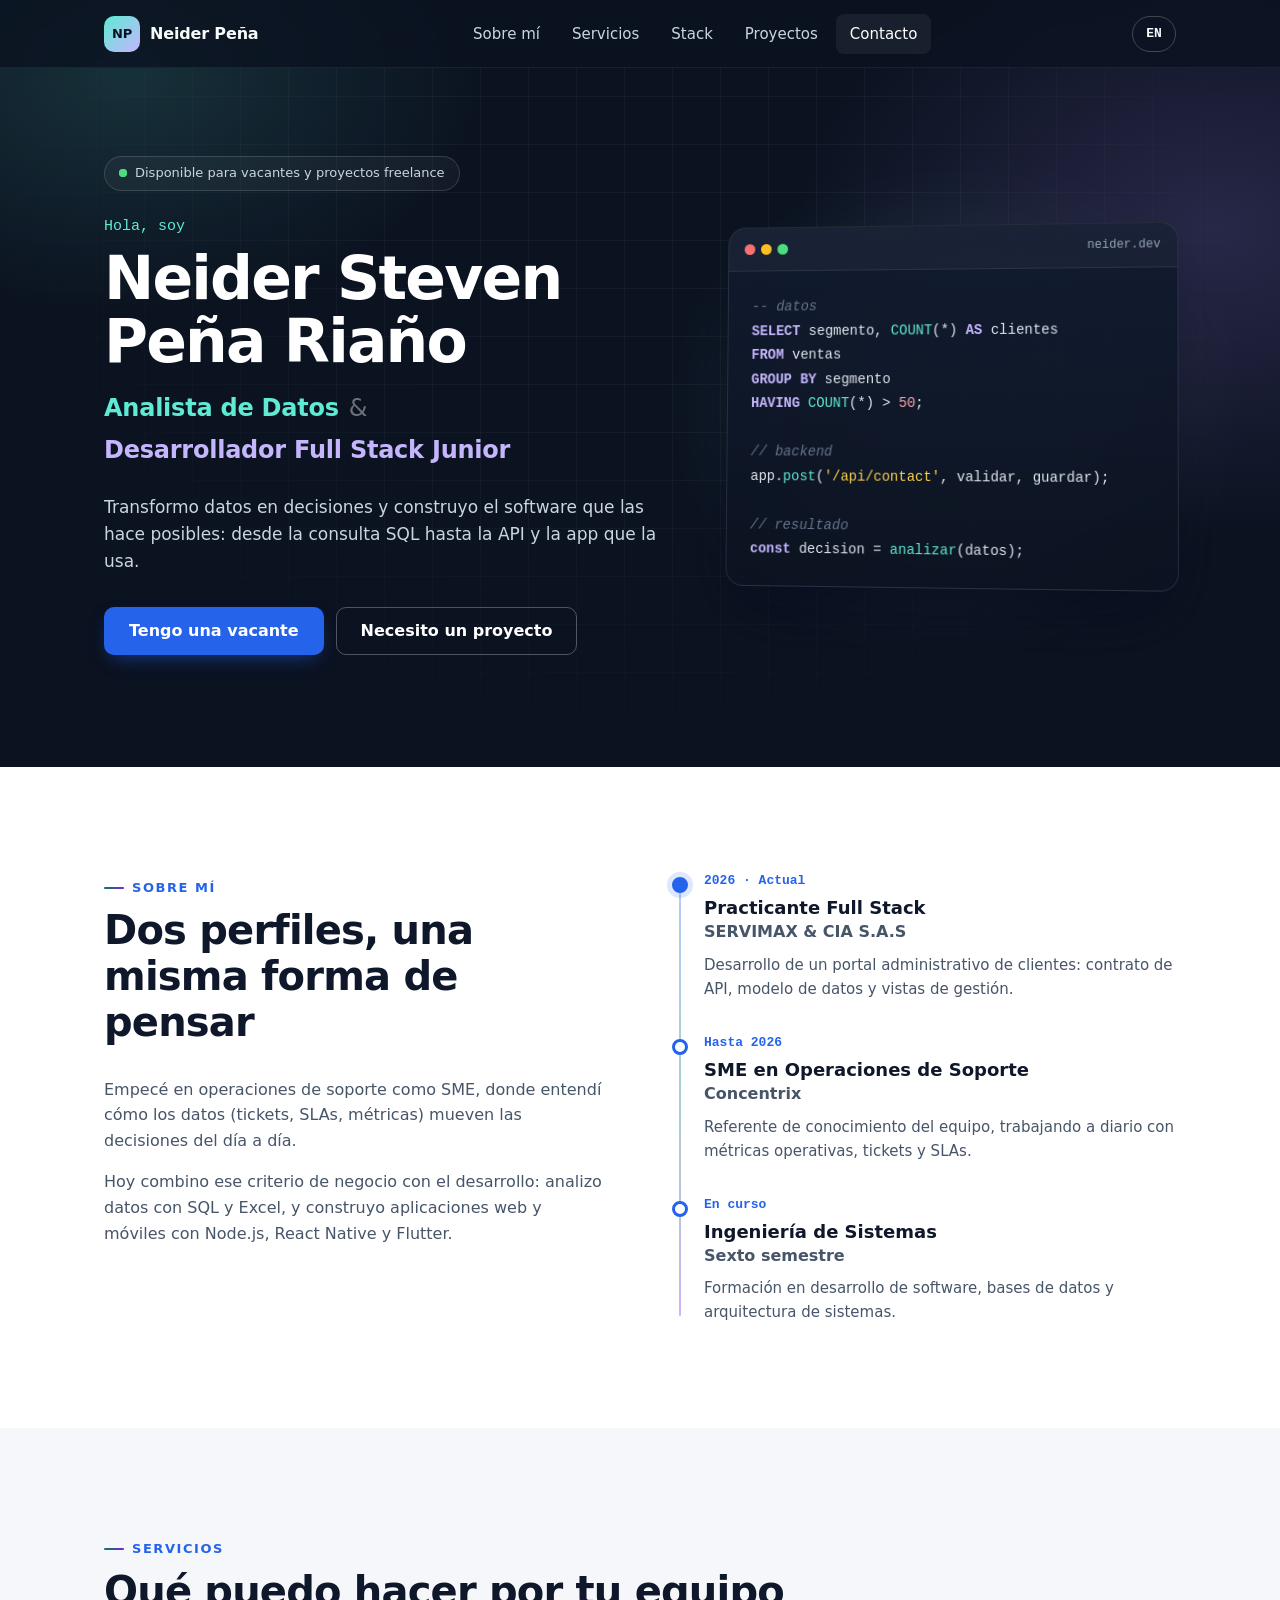
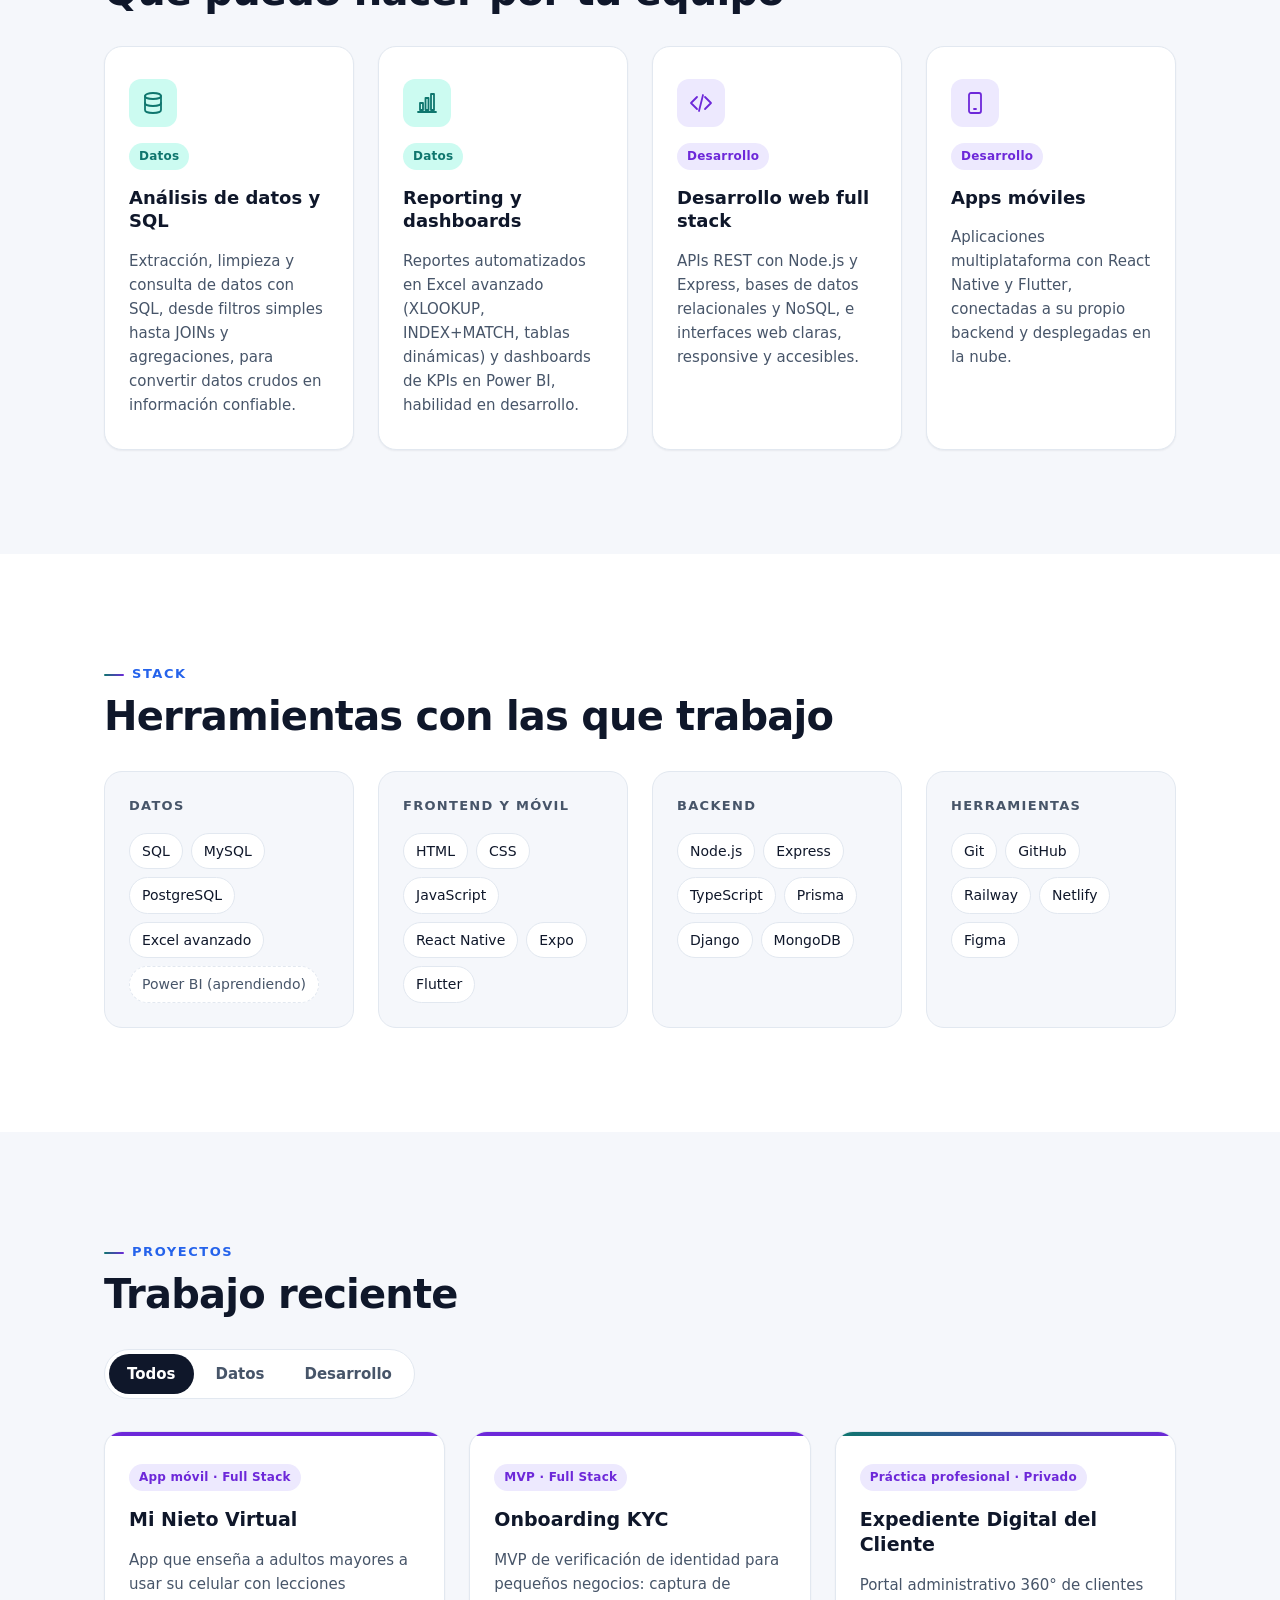
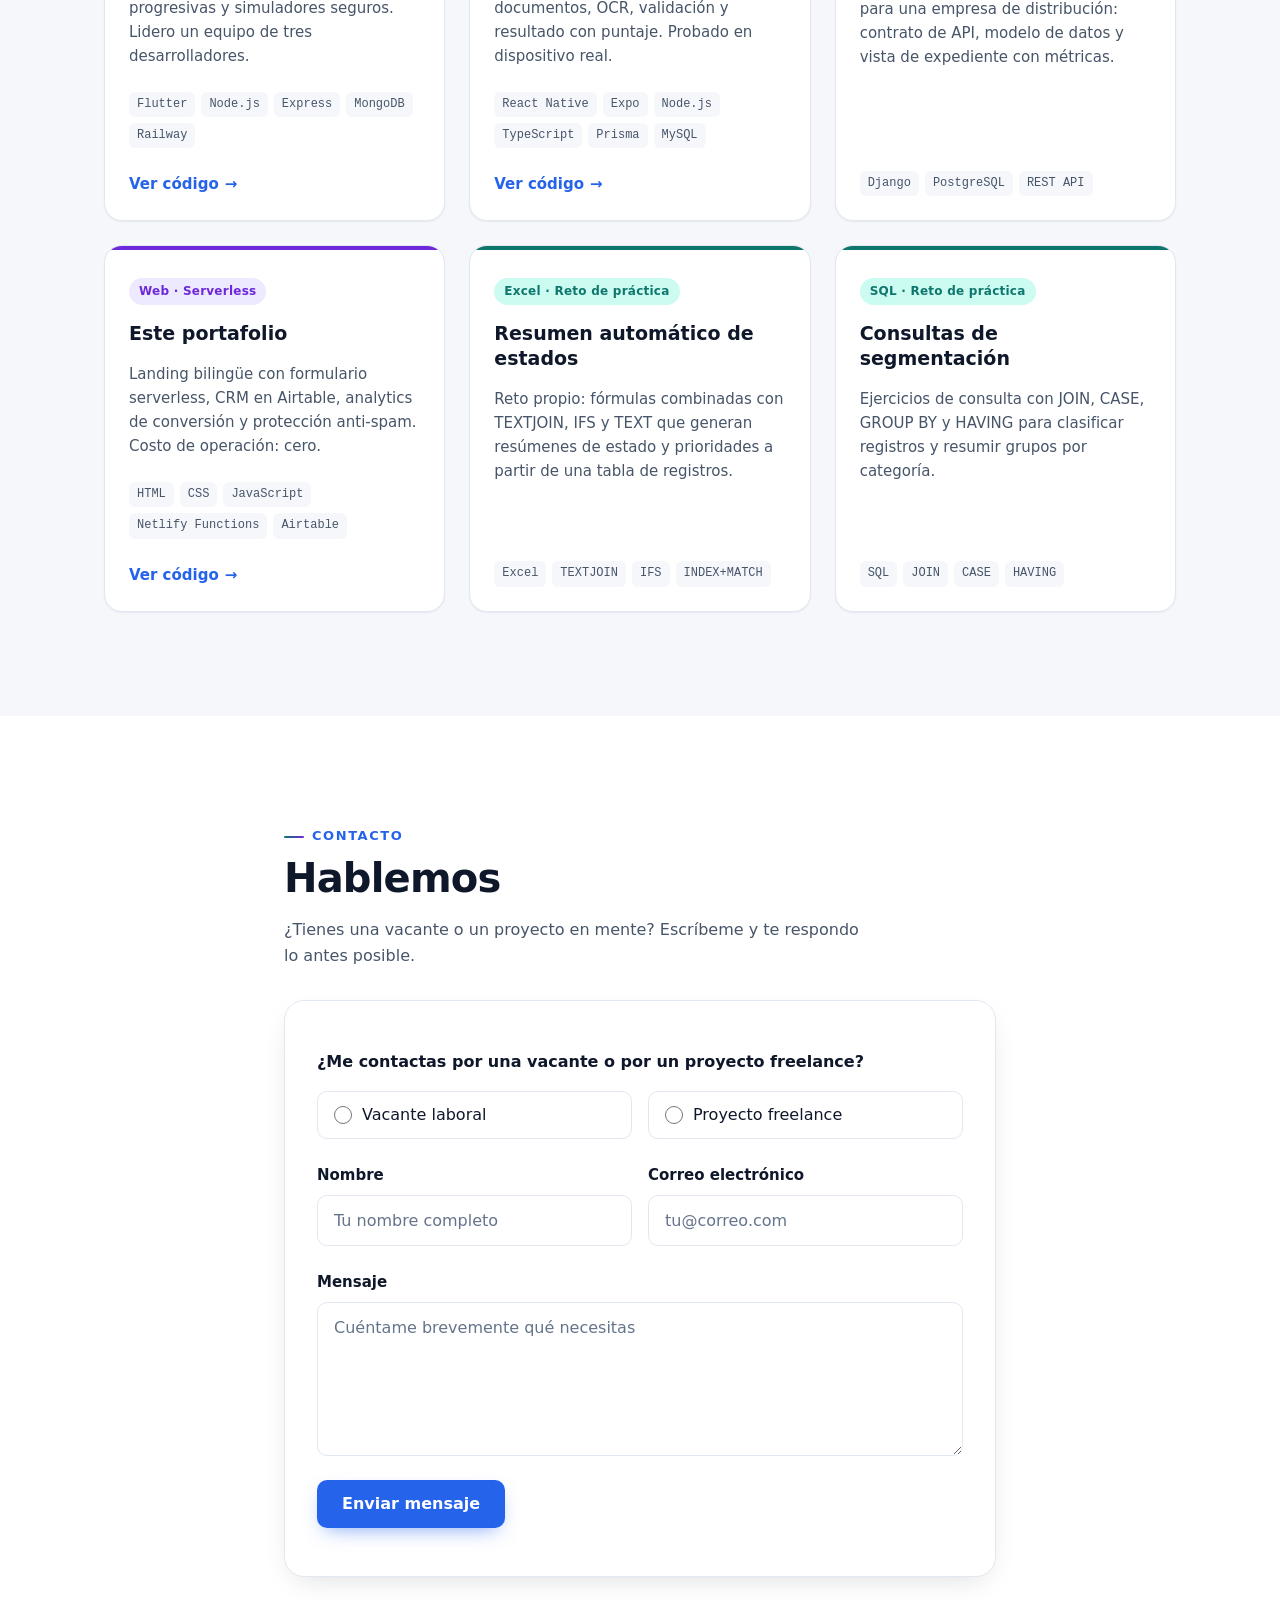
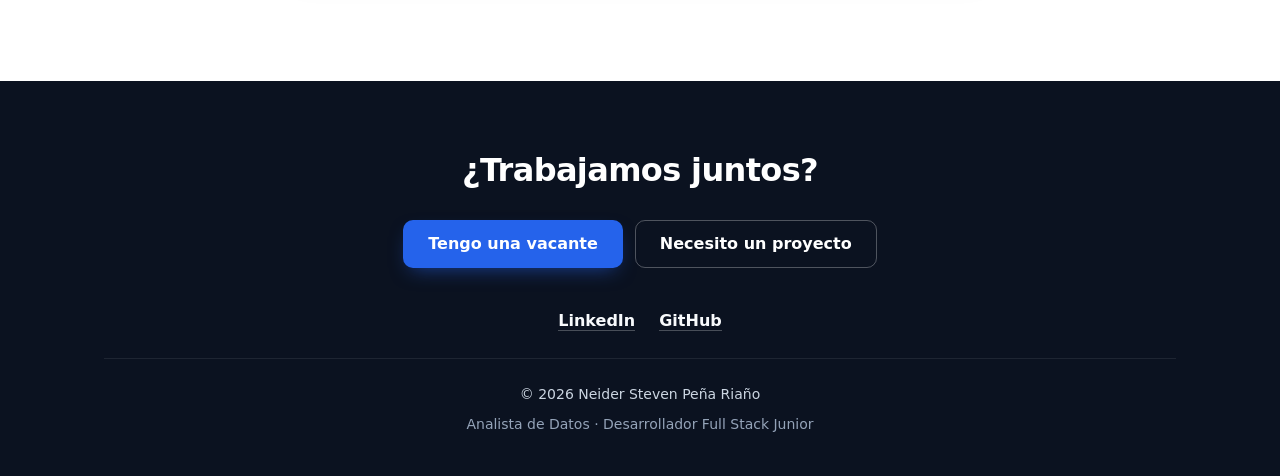
==== commit 50973c4d: "feat: landing page con frontend completo" ====
--- a/index.html
+++ b/index.html
@@ -6,6 +6,7 @@
   <title>Neider Peña | Analista de Datos &amp; Desarrollador Full Stack Junior</title>
   <meta name="description" content="Neider Steven Peña Riaño: analista de datos (SQL, Excel, Power BI) y desarrollador full stack junior (Node.js, React Native, Flutter). Disponible para vacantes y proyectos freelance.">
   <meta name="theme-color" content="#0b1220">
+  <link rel="icon" href="assets/images/favicon.svg" type="image/svg+xml">
   <link rel="stylesheet" href="css/style.css">
   <script src="js/translations.js" defer></script>
   <script src="js/script.js" defer></script>
@@ -15,7 +16,7 @@
 
   <!-- ===================== NAVEGACIÓN ===================== -->
   <header class="header" id="nav">
-    <nav class="nav container" aria-label="Navegación principal">
+    <nav class="nav container" aria-label="Navegación principal" data-i18n-aria="nav.aria">
       <a href="#hero" class="nav__logo">
         <span class="nav__logo-mark" aria-hidden="true">NP</span>
         <span class="nav__logo-text">Neider Peña</span>
@@ -224,7 +225,7 @@
         <p class="section__eyebrow" data-i18n="projects.eyebrow">Proyectos</p>
         <h2 class="section__title" data-i18n="projects.title">Trabajo reciente</h2>
 
-        <div class="filters" role="group" aria-label="Filtrar proyectos">
+        <div class="filters" role="group" aria-label="Filtrar proyectos" data-i18n-aria="projects.filter_label">
           <button type="button" class="filters__btn is-active" data-filter="all" aria-pressed="true" data-i18n="projects.f_all">Todos</button>
           <button type="button" class="filters__btn" data-filter="data" aria-pressed="false" data-i18n="projects.f_data">Datos</button>
           <button type="button" class="filters__btn" data-filter="dev" aria-pressed="false" data-i18n="projects.f_dev">Desarrollo</button>
@@ -271,7 +272,7 @@
             <a class="project__link" href="https://github.com/Neidercreew" target="_blank" rel="noopener noreferrer" data-i18n="projects.view_code">Ver código</a>
           </article>
 
-        <article class="project" data-category="data">
+          <article class="project" data-category="data">
             <span class="tag tag--data" data-i18n="projects.p5_tag">Excel · Reto de práctica</span>
             <h3 class="project__title" data-i18n="projects.p5_title">Resumen automático de estados</h3>
             <p class="project__text" data-i18n="projects.p5_text">Reto propio: fórmulas combinadas con TEXTJOIN, IFS y TEXT que generan resúmenes de estado y prioridades a partir de una tabla de registros.</p>
@@ -300,7 +301,7 @@
         <h2 class="section__title" data-i18n="contact.title">Hablemos</h2>
         <p class="contact__intro" data-i18n="contact.intro">¿Tienes una vacante o un proyecto en mente? Escríbeme y te respondo lo antes posible.</p>
 
-        <form class="form" id="contact-form">
+        <form class="form" id="contact-form" method="post">
           <fieldset class="form__fieldset">
             <legend class="form__legend" data-i18n="contact.interest_legend">¿Me contactas por una vacante o por un proyecto freelance?</legend>
             <div class="form__options">
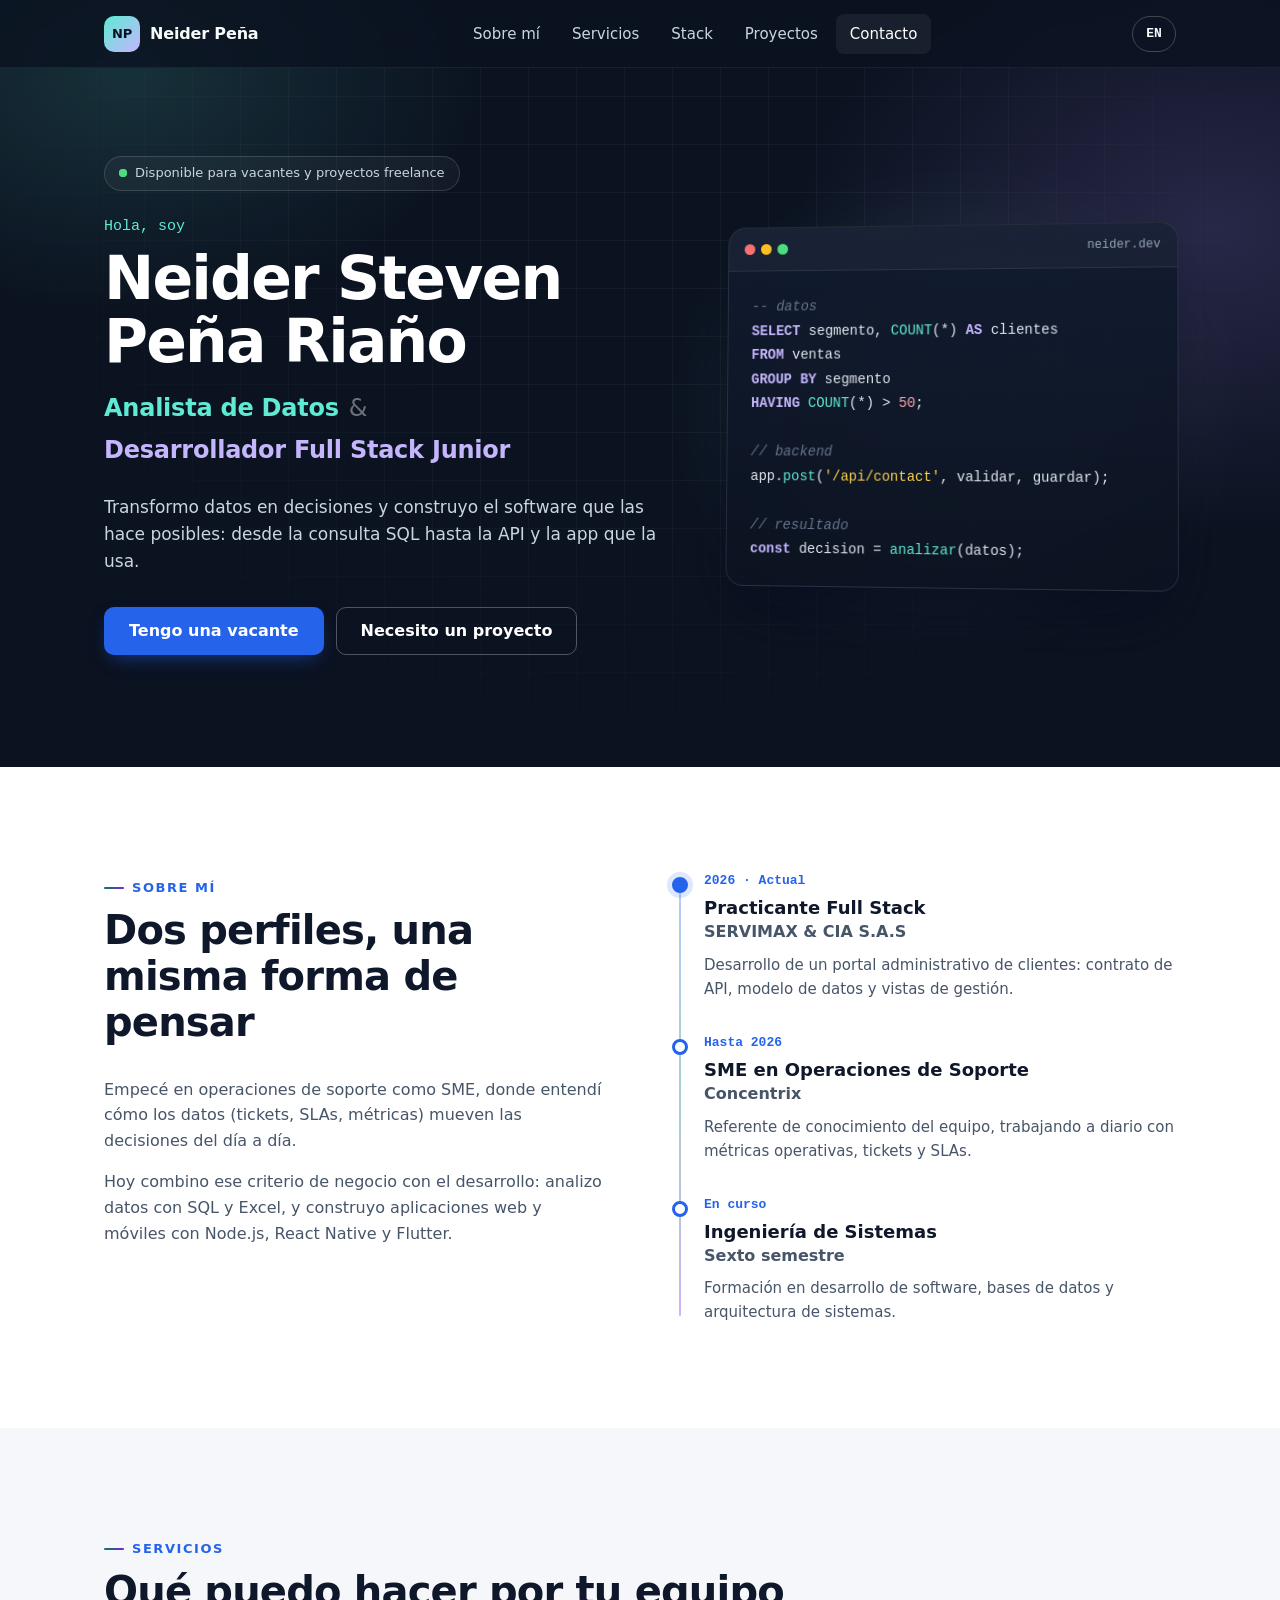
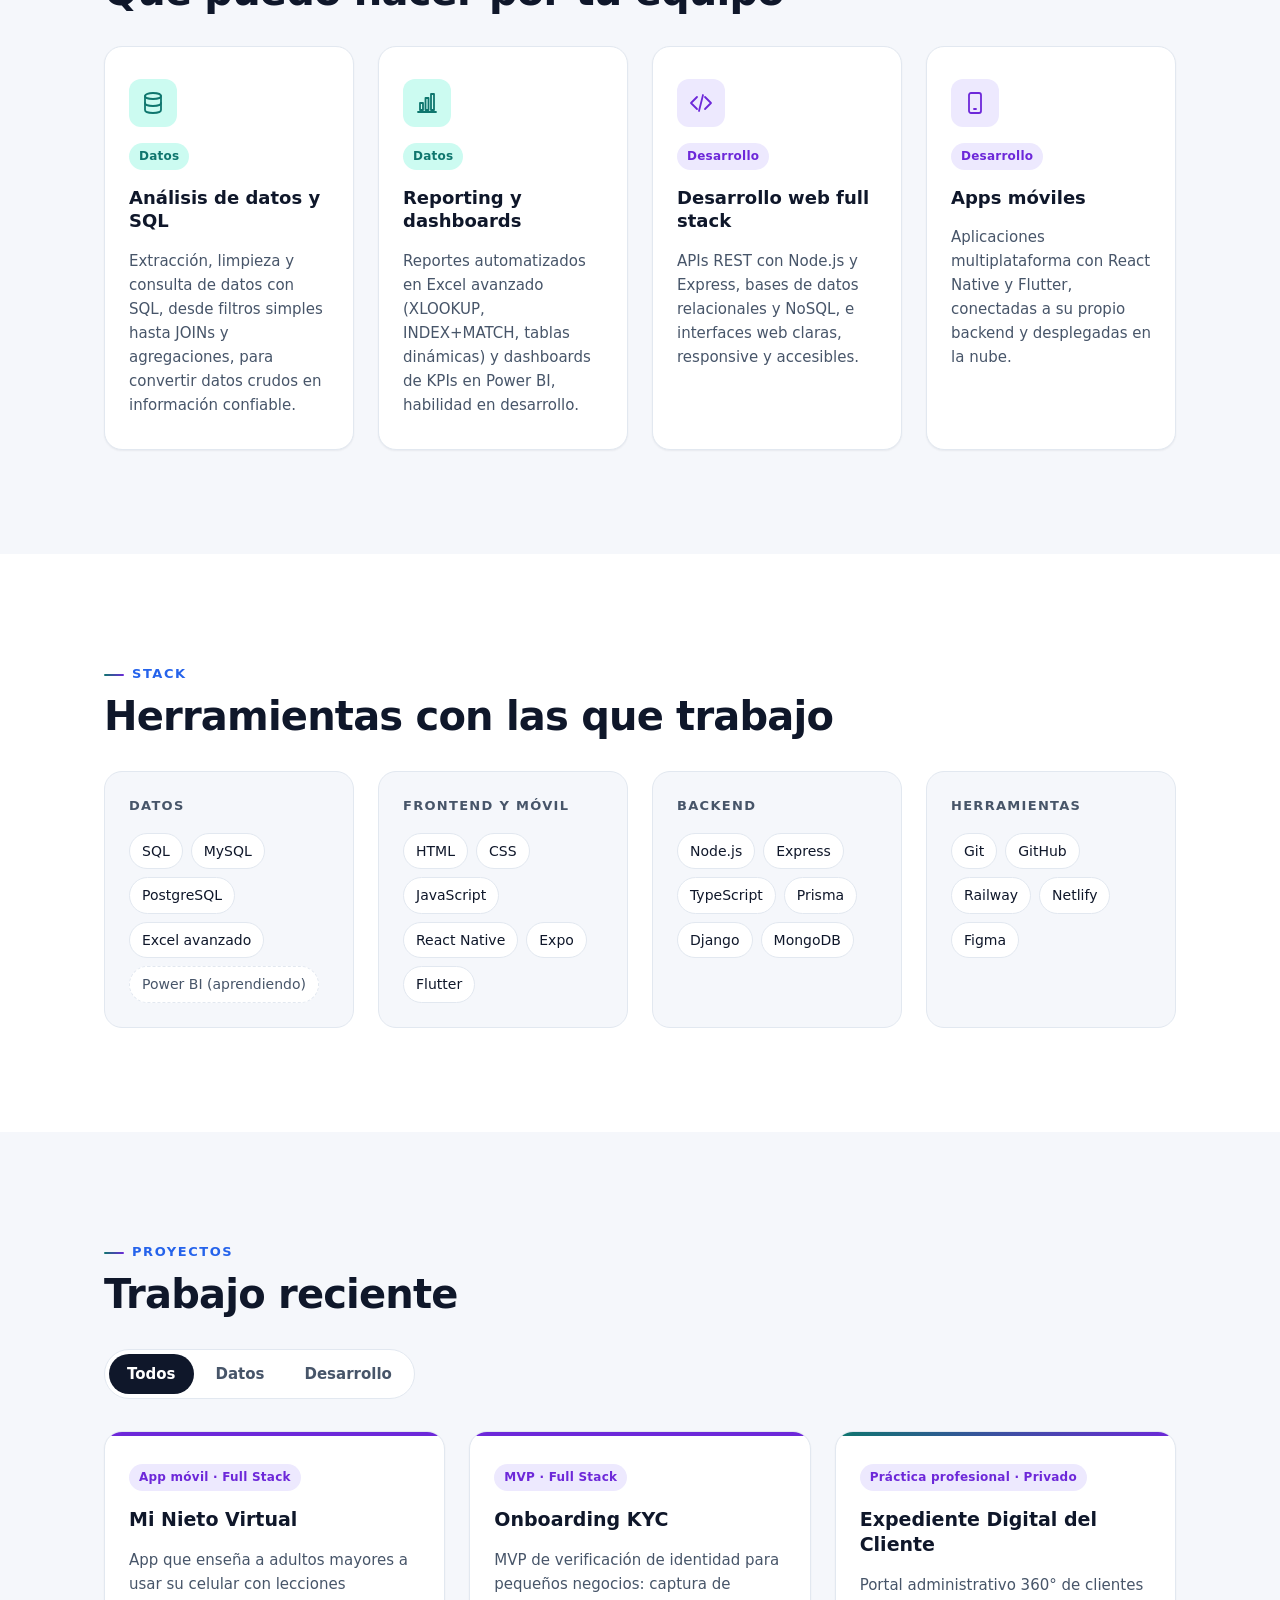
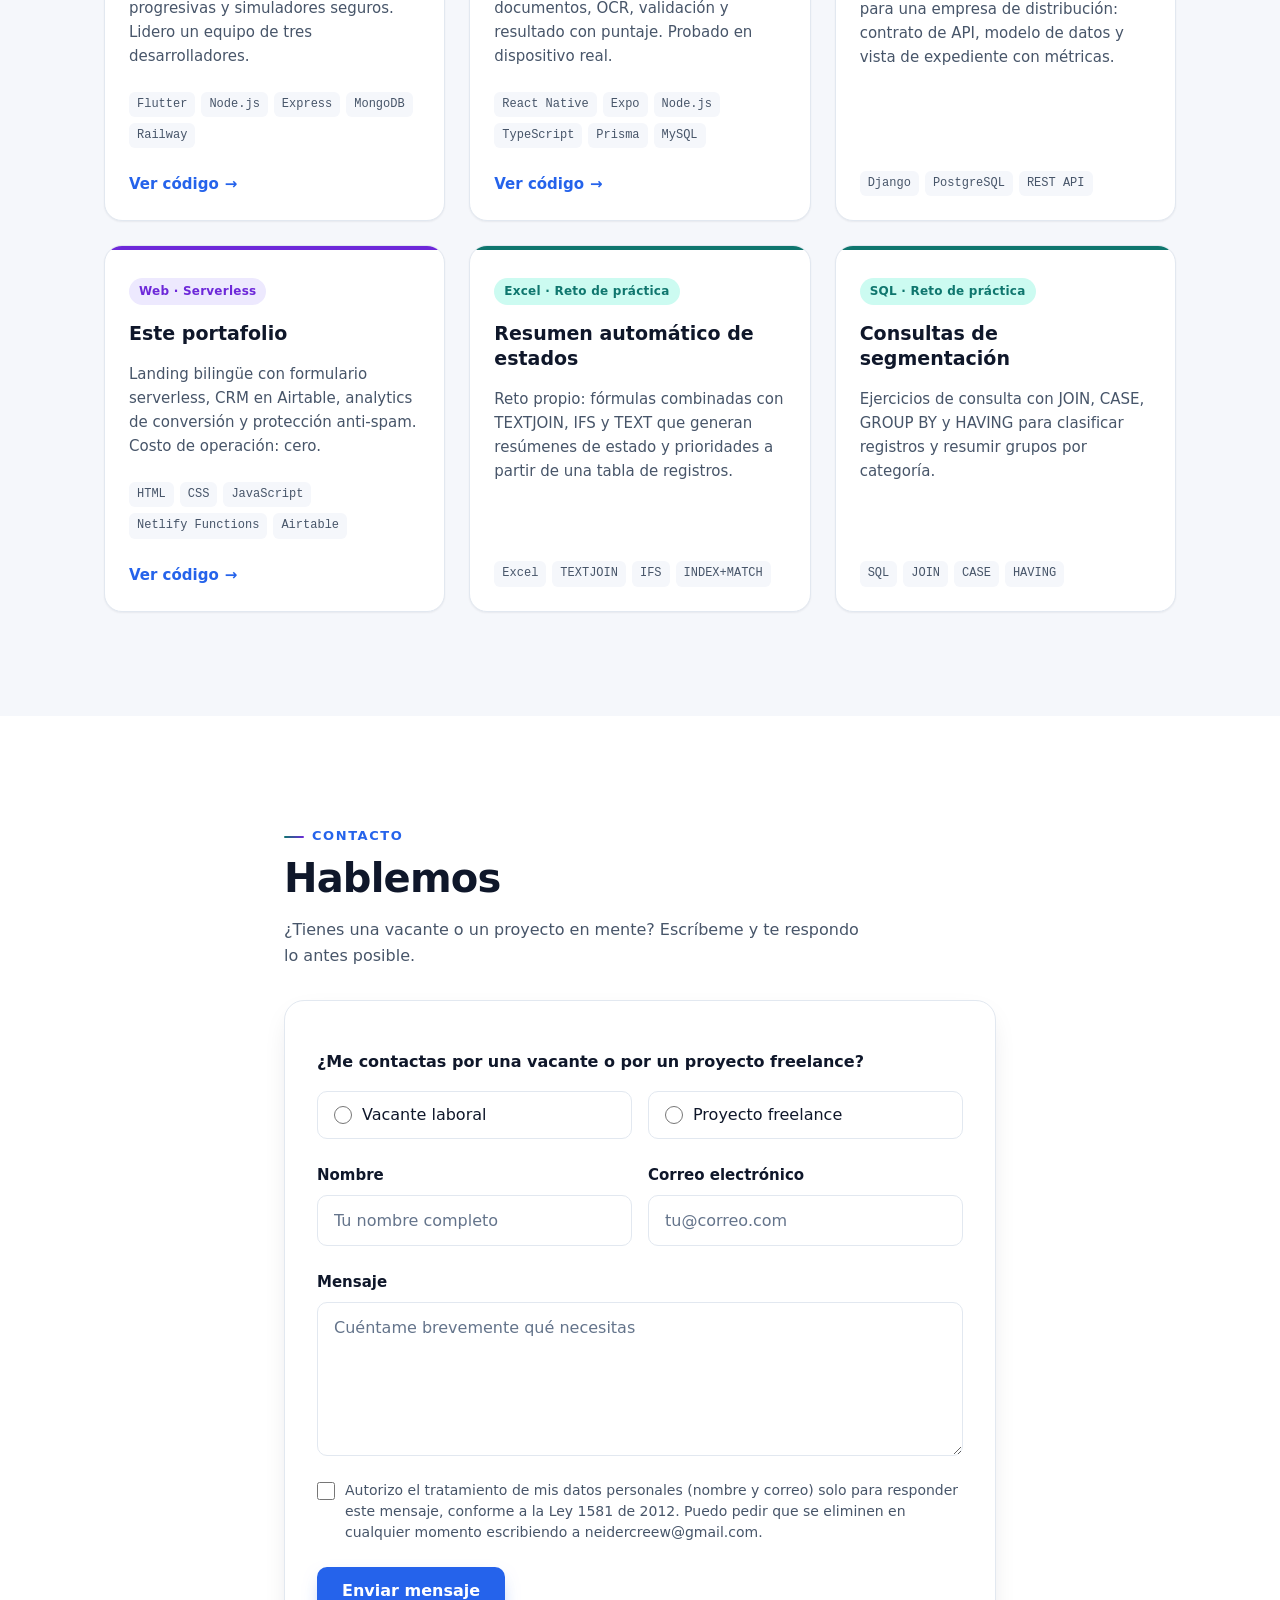
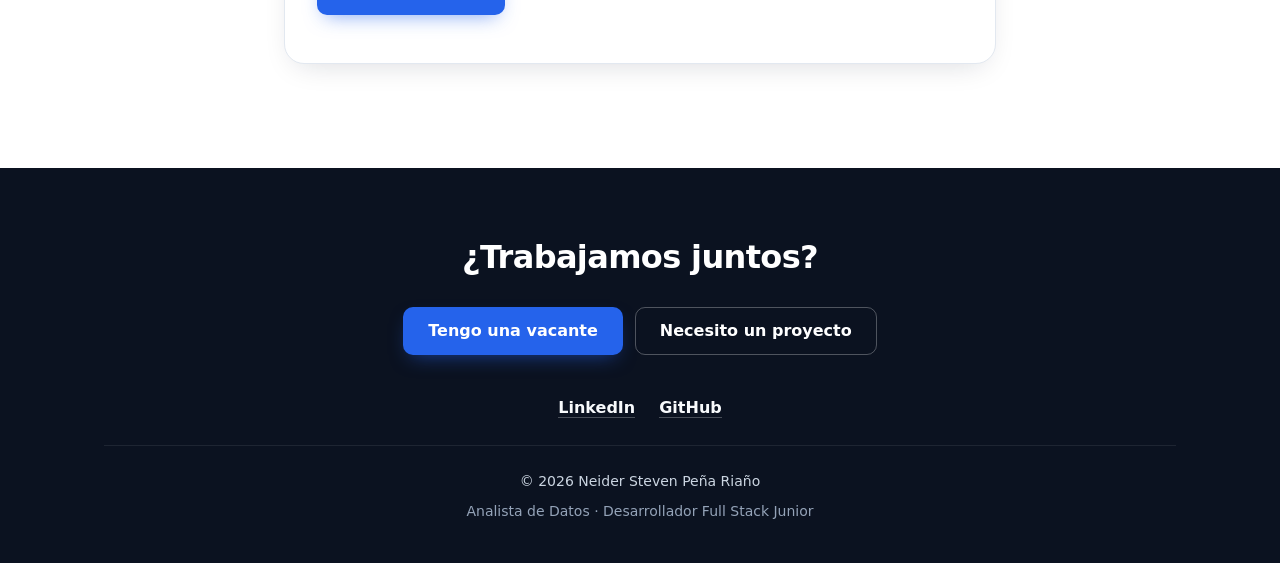
==== commit f88a6c85: "feat: consentimiento Ley 1581, fechas en Airtable y script de configuración" ====
--- a/index.html
+++ b/index.html
@@ -334,7 +334,10 @@
             <textarea id="message" name="message" class="form__input form__textarea" required maxlength="2000" rows="5"
                       data-i18n-placeholder="contact.message_ph" placeholder="Cuéntame brevemente qué necesitas"></textarea>
           </div>
-
+          <label class="form__consent">
+            <input type="checkbox" id="privacy-consent" name="privacy_consent" value="yes" required>
+            <span data-i18n="contact.consent">Autorizo el tratamiento de mis datos personales (nombre y correo) solo para responder este mensaje, conforme a la Ley 1581 de 2012. Puedo pedir que se eliminen en cualquier momento escribiendo a neidercreew@gmail.com.</span>
+          </label>
           <!-- Honeypot: invisible para humanos, los bots lo llenan -->
           <div class="form__honeypot" aria-hidden="true">
             <label for="website">Website</label>
@@ -366,7 +369,7 @@
       </div>
       <ul class="footer__social">
         <li><a href="https://www.linkedin.com/in/neider-pe%C3%B1a-478a02409/" target="_blank" rel="noopener noreferrer">LinkedIn</a></li>
-        <li><a href="https://github.com/Neidercreew" target="_blank" rel="noopener noreferrer">GitHub</a></li>
+        <li><a href="https://github.com/Neidercreew/landingPageNey" target="_blank" rel="noopener noreferrer">GitHub</a></li>
       </ul>
       <p class="footer__copy">© 2026 Neider Steven Peña Riaño</p>
       <p class="footer__availability" data-i18n="footer.availability">Analista de Datos · Desarrollador Full Stack Junior</p>
--- a/css/style.css
+++ b/css/style.css
@@ -1127,7 +1127,24 @@
   min-height: 140px;
   resize: vertical;
 }
-
+/* Autorización de tratamiento de datos (Ley 1581) */
+.form__consent {
+  display: flex;
+  align-items: flex-start;
+  gap: 0.625rem;
+  font-size: 0.875rem;
+  line-height: 1.5;
+  color: var(--color-text-soft);
+  cursor: pointer;
+}
+
+.form__consent input {
+  flex-shrink: 0;
+  width: 18px;
+  height: 18px;
+  margin: 0.125rem 0 0;
+  accent-color: var(--color-primary);
+}
 /* Honeypot: fuera de pantalla, sin display:none para no alertar bots */
 .form__honeypot {
   position: absolute;
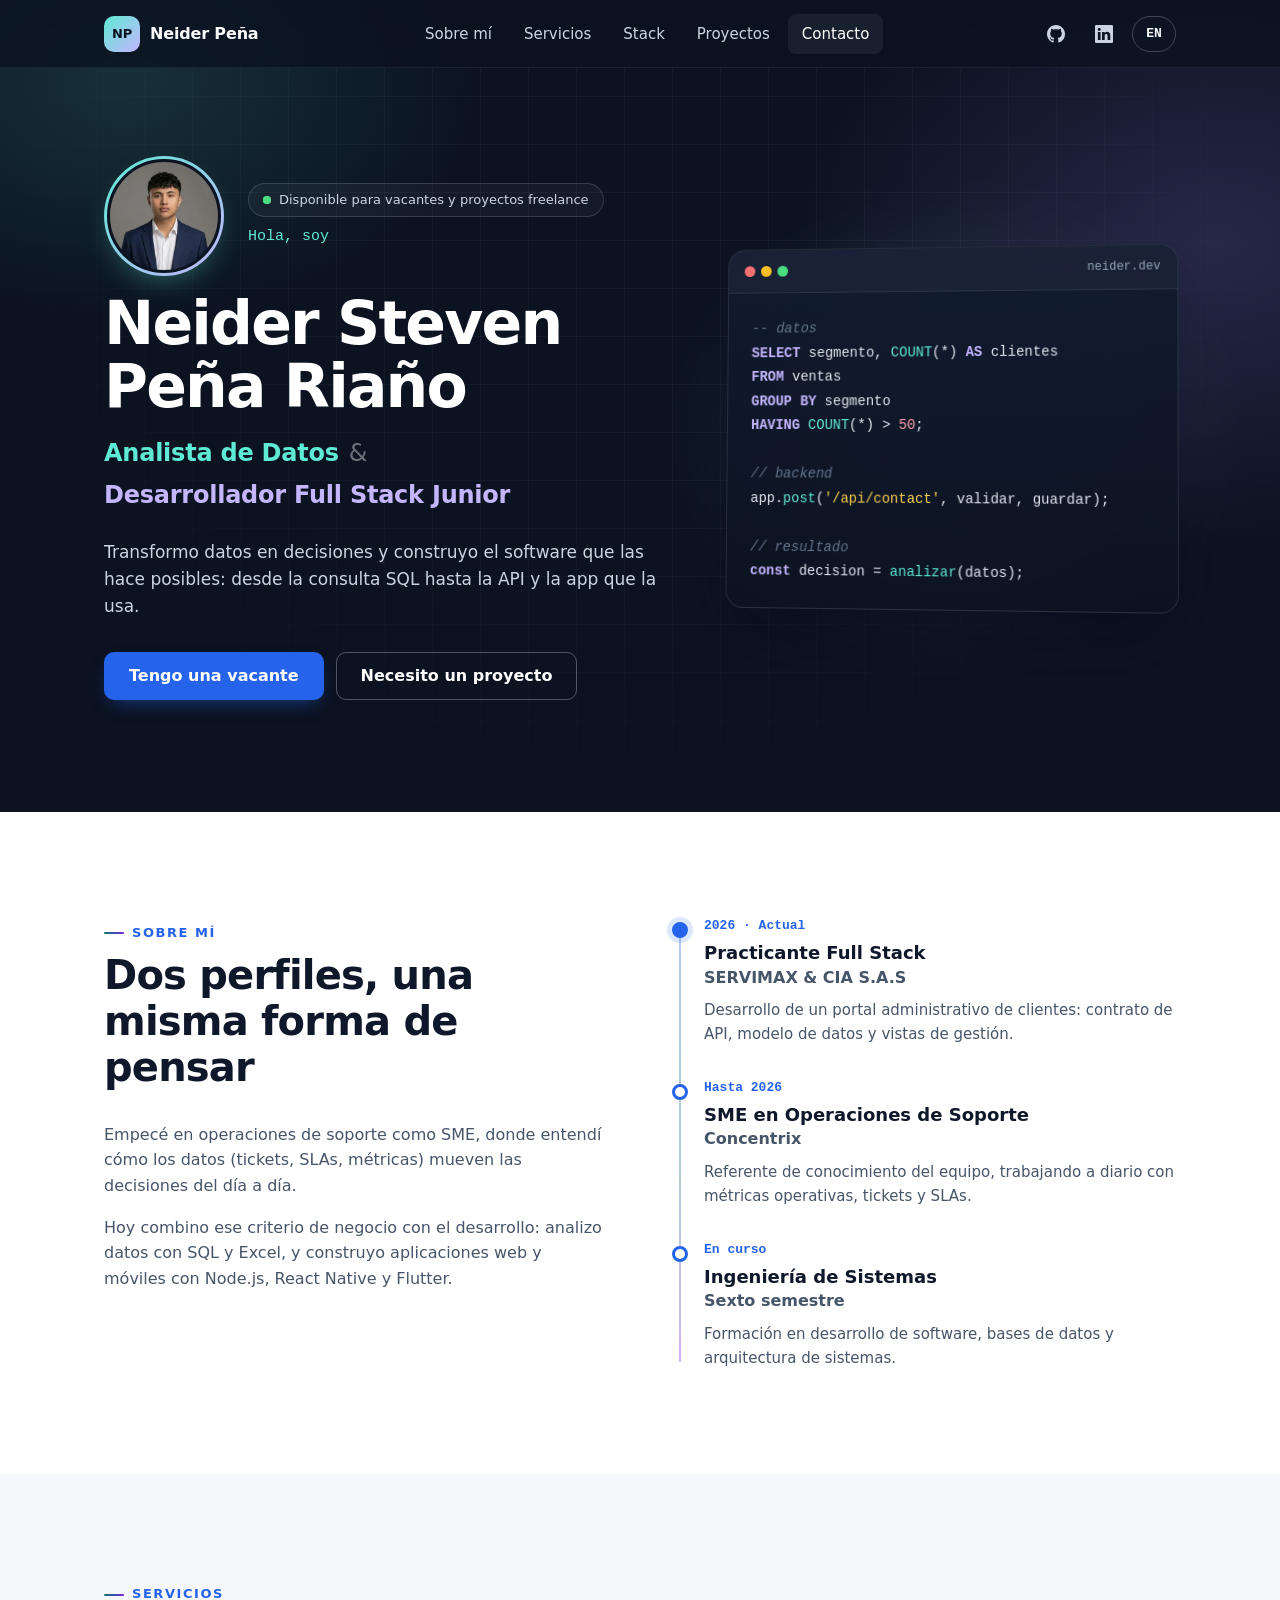
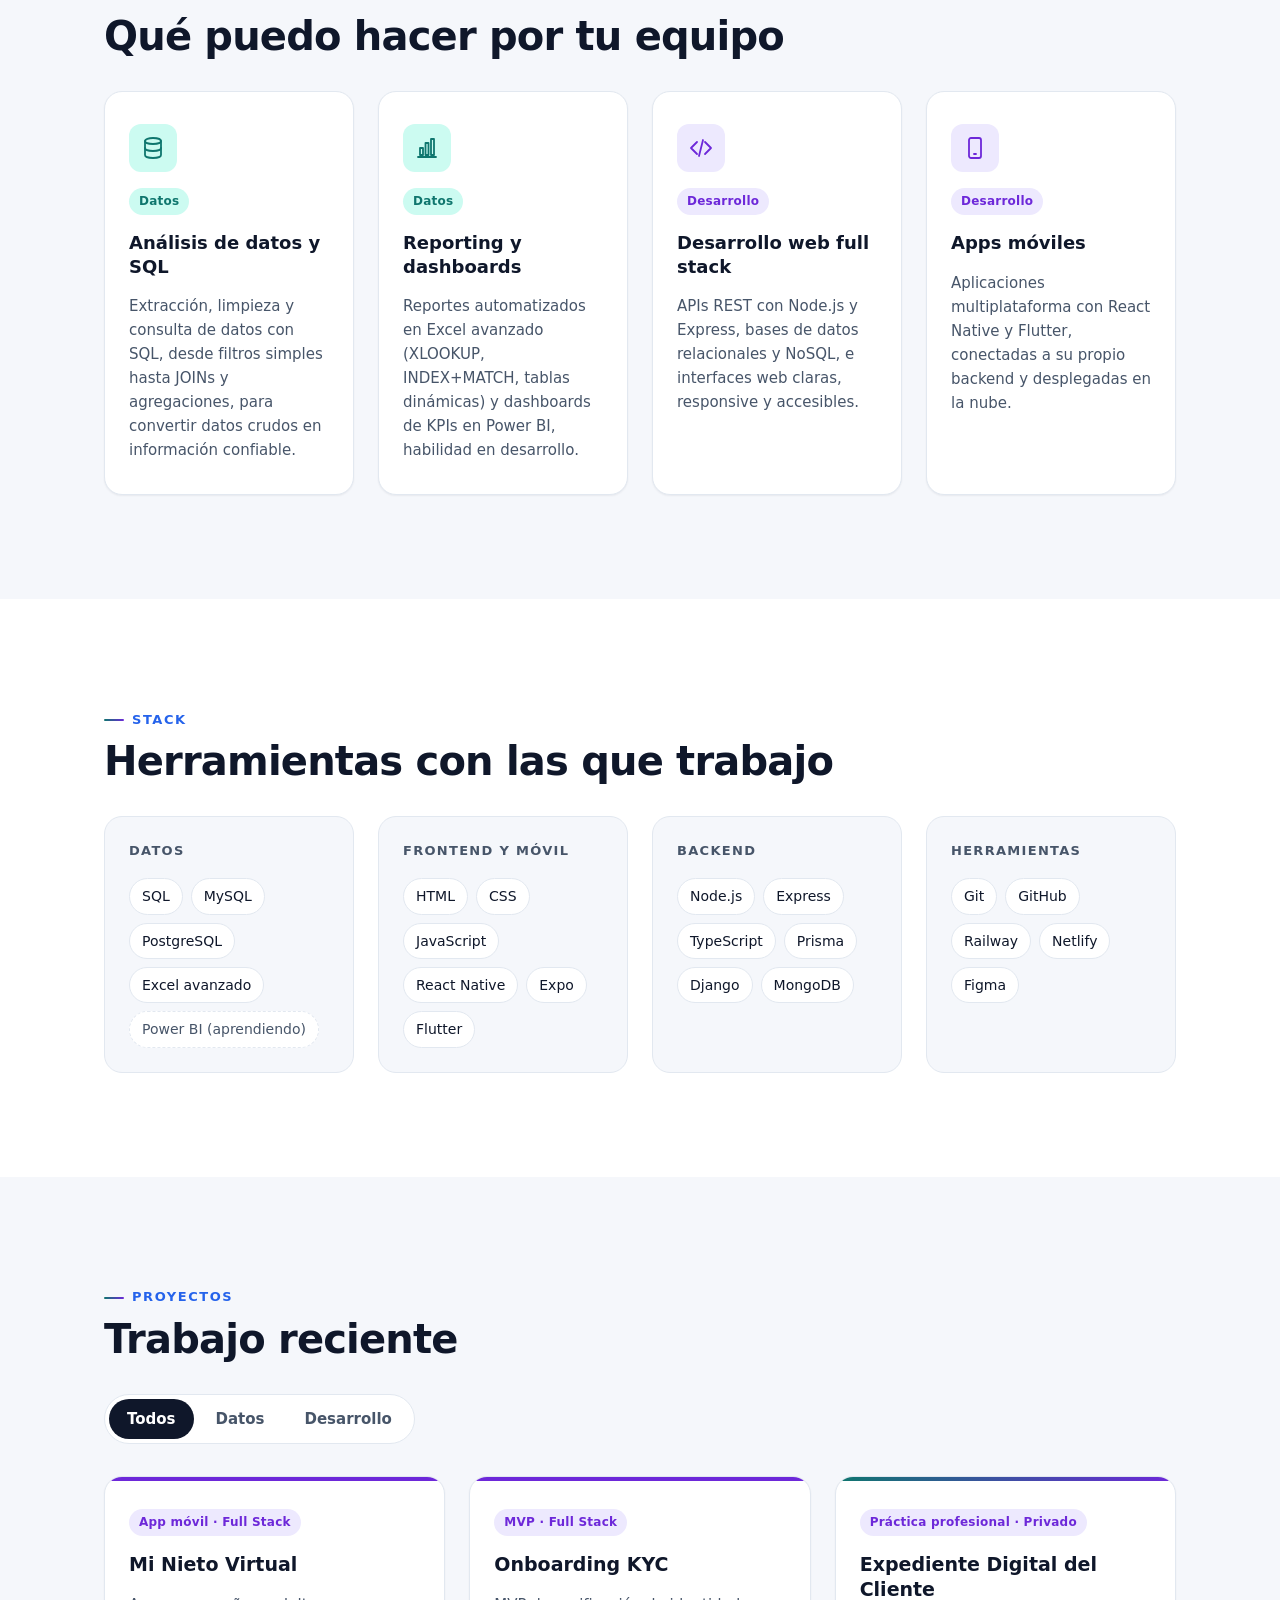
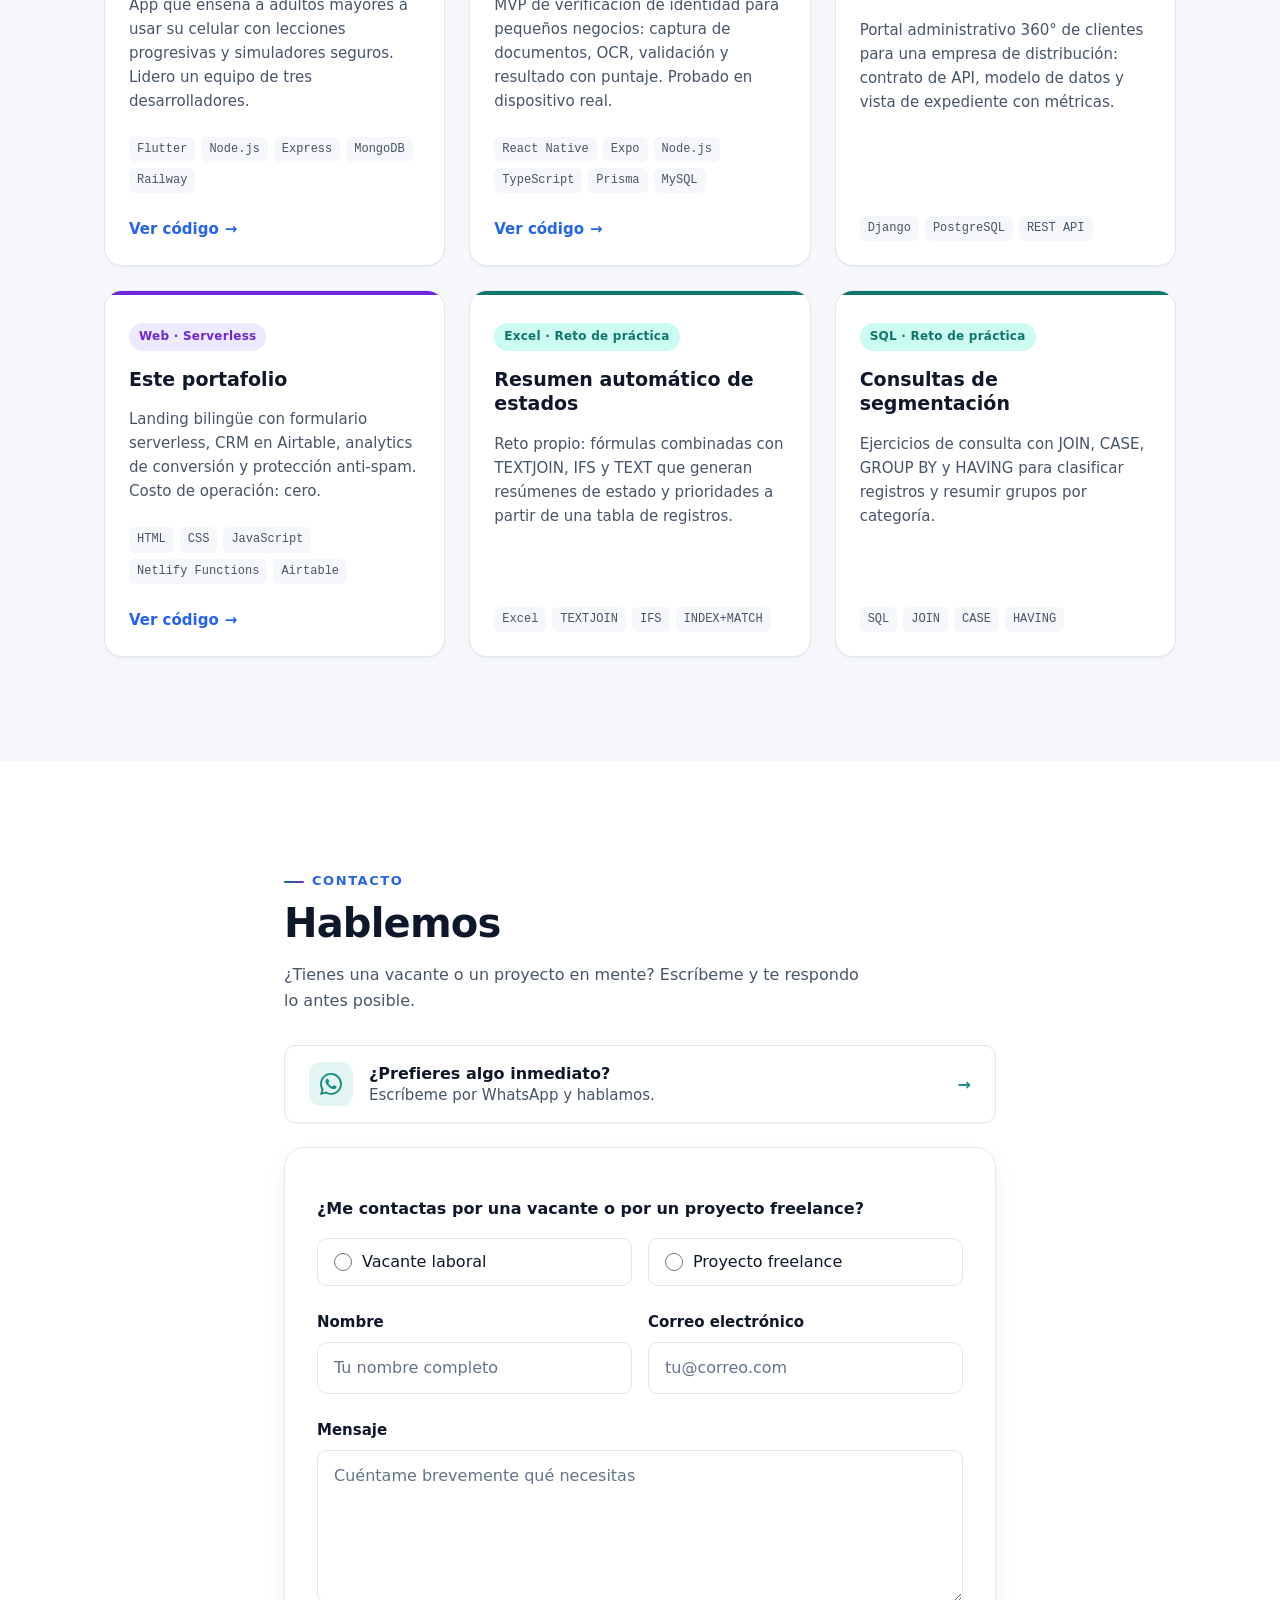
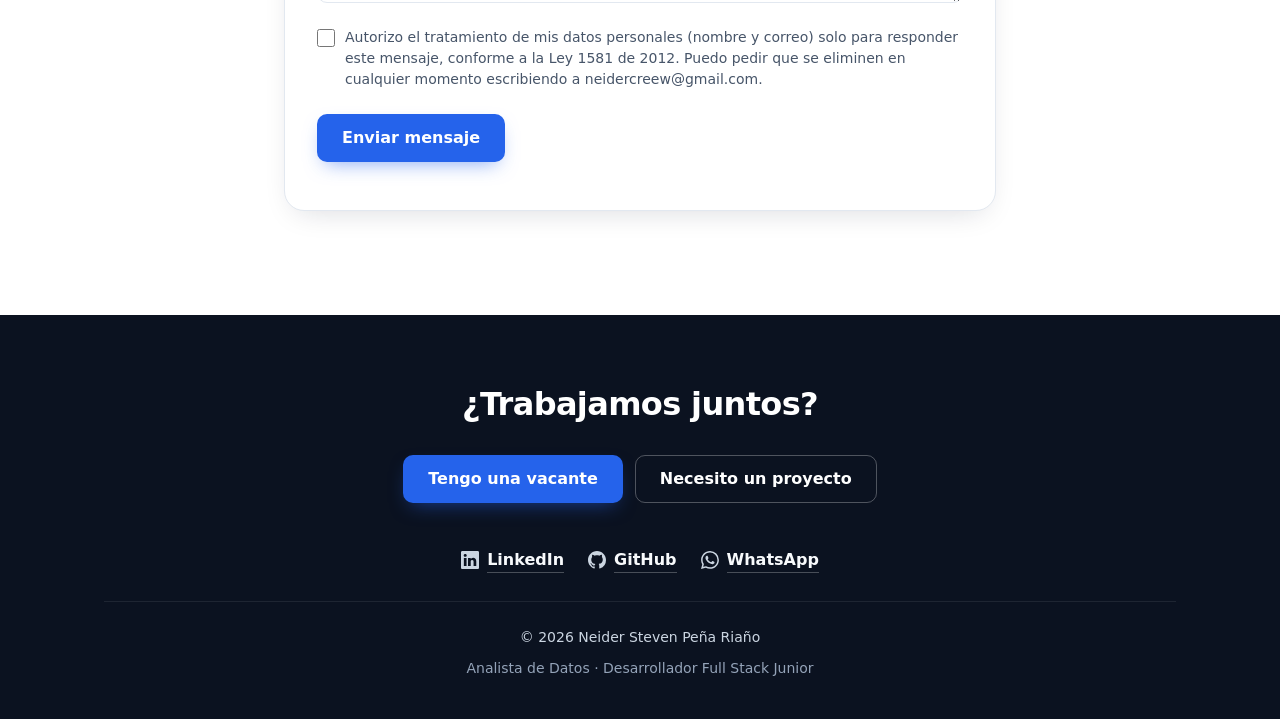
==== commit a21418a7: "feat(ui): foto de perfil, GitHub/LinkedIn en el encabezado y WhatsApp - Foto en el hero con anillo d" ====
--- a/index.html
+++ b/index.html
@@ -6,12 +6,27 @@
   <title>Neider Peña | Analista de Datos &amp; Desarrollador Full Stack Junior</title>
   <meta name="description" content="Neider Steven Peña Riaño: analista de datos (SQL, Excel, Power BI) y desarrollador full stack junior (Node.js, React Native, Flutter). Disponible para vacantes y proyectos freelance.">
   <meta name="theme-color" content="#0b1220">
+  <!-- Evita que el modo oscuro forzado del navegador altere los colores del diseño -->
+  <meta name="color-scheme" content="only light">
+  <meta property="og:type" content="website">
+  <meta property="og:title" content="Neider Peña | Analista de Datos &amp; Desarrollador Full Stack Junior">
+  <meta property="og:description" content="Analista de datos y desarrollador full stack junior. Disponible para vacantes y proyectos freelance.">
+  <meta property="og:url" content="https://neider-pena-portafolio.netlify.app/">
+  <meta property="og:image" content="https://neider-pena-portafolio.netlify.app/assets/images/neider-pena-og.jpg">
+  <meta name="twitter:card" content="summary">
   <link rel="icon" href="assets/images/favicon.svg" type="image/svg+xml">
   <link rel="stylesheet" href="css/style.css">
   <script src="js/translations.js" defer></script>
   <script src="js/script.js" defer></script>
 </head>
 <body>
+  <!-- Íconos de marca: Bootstrap Icons v1.11.3 (licencia MIT, https://icons.getbootstrap.com) -->
+  <svg class="sr-only" aria-hidden="true" focusable="false">
+    <symbol id="icon-github" viewBox="0 0 16 16"><path d="M8 0C3.58 0 0 3.58 0 8c0 3.54 2.29 6.53 5.47 7.59.4.07.55-.17.55-.38 0-.19-.01-.82-.01-1.49-2.01.37-2.53-.49-2.69-.94-.09-.23-.48-.94-.82-1.13-.28-.15-.68-.52-.01-.53.63-.01 1.08.58 1.23.82.72 1.21 1.87.87 2.33.66.07-.52.28-.87.51-1.07-1.78-.2-3.64-.89-3.64-3.95 0-.87.31-1.59.82-2.15-.08-.2-.36-1.02.08-2.12 0 0 .67-.21 2.2.82.64-.18 1.32-.27 2-.27s1.36.09 2 .27c1.53-1.04 2.2-.82 2.2-.82.44 1.1.16 1.92.08 2.12.51.56.82 1.27.82 2.15 0 3.07-1.87 3.75-3.65 3.95.29.25.54.73.54 1.48 0 1.07-.01 1.93-.01 2.2 0 .21.15.46.55.38A8.01 8.01 0 0 0 16 8c0-4.42-3.58-8-8-8"/></symbol>
+    <symbol id="icon-linkedin" viewBox="0 0 16 16"><path d="M0 1.146C0 .513.526 0 1.175 0h13.65C15.474 0 16 .513 16 1.146v13.708c0 .633-.526 1.146-1.175 1.146H1.175C.526 16 0 15.487 0 14.854zm4.943 12.248V6.169H2.542v7.225zm-1.2-8.212c.837 0 1.358-.554 1.358-1.248-.015-.709-.52-1.248-1.342-1.248S2.4 3.226 2.4 3.934c0 .694.521 1.248 1.327 1.248zm4.908 8.212V9.359c0-.216.016-.432.08-.586.173-.431.568-.878 1.232-.878.869 0 1.216.662 1.216 1.634v3.865h2.401V9.25c0-2.22-1.184-3.252-2.764-3.252-1.274 0-1.845.7-2.165 1.193v.025h-.016l.016-.025V6.169h-2.4c.03.678 0 7.225 0 7.225z"/></symbol>
+    <symbol id="icon-whatsapp" viewBox="0 0 16 16"><path d="M13.601 2.326A7.85 7.85 0 0 0 7.994 0C3.627 0 .068 3.558.064 7.926c0 1.399.366 2.76 1.057 3.965L0 16l4.204-1.102a7.9 7.9 0 0 0 3.79.965h.004c4.368 0 7.926-3.558 7.93-7.93A7.9 7.9 0 0 0 13.6 2.326zM7.994 14.521a6.6 6.6 0 0 1-3.356-.92l-.24-.144-2.494.654.666-2.433-.156-.251a6.56 6.56 0 0 1-1.007-3.505c0-3.626 2.957-6.584 6.591-6.584a6.56 6.56 0 0 1 4.66 1.931 6.56 6.56 0 0 1 1.928 4.66c-.004 3.639-2.961 6.592-6.592 6.592m3.615-4.934c-.197-.099-1.17-.578-1.353-.646-.182-.065-.315-.099-.445.099-.133.197-.513.646-.627.775-.114.133-.232.148-.43.05-.197-.1-.836-.308-1.592-.985-.59-.525-.985-1.175-1.103-1.372-.114-.198-.011-.304.088-.403.087-.088.197-.232.296-.346.1-.114.133-.198.198-.33.065-.134.034-.248-.015-.347-.05-.099-.445-1.076-.612-1.47-.16-.389-.323-.335-.445-.34-.114-.007-.247-.007-.38-.007a.73.73 0 0 0-.529.247c-.182.198-.691.677-.691 1.654s.71 1.916.81 2.049c.098.133 1.394 2.132 3.383 2.992.47.205.84.326 1.129.418.475.152.904.129 1.246.08.38-.058 1.171-.48 1.338-.943.164-.464.164-.86.114-.943-.049-.084-.182-.133-.38-.232"/></symbol>
+  </svg>
+
   <a href="#main" class="skip-link" data-i18n="common.skip">Saltar al contenido</a>
 
   <!-- ===================== NAVEGACIÓN ===================== -->
@@ -28,9 +43,31 @@
         <li><a href="#skills" class="nav__link" data-i18n="nav.skills">Stack</a></li>
         <li><a href="#projects" class="nav__link" data-i18n="nav.projects">Proyectos</a></li>
         <li><a href="#contact" class="nav__link" data-i18n="nav.contact">Contacto</a></li>
+        <li class="nav__drawer-social">
+          <a class="nav__drawer-link" href="https://github.com/Neidercreew" target="_blank" rel="noopener noreferrer">
+            <svg class="icon" aria-hidden="true" focusable="false"><use href="#icon-github"></use></svg>
+            <span>GitHub</span><span class="sr-only" data-i18n="common.new_tab">(se abre en una pestaña nueva)</span>
+          </a>
+          <a class="nav__drawer-link" href="https://www.linkedin.com/in/neider-pe%C3%B1a-478a02409/" target="_blank" rel="noopener noreferrer">
+            <svg class="icon" aria-hidden="true" focusable="false"><use href="#icon-linkedin"></use></svg>
+            <span>LinkedIn</span><span class="sr-only" data-i18n="common.new_tab">(se abre en una pestaña nueva)</span>
+          </a>
+          <a class="nav__drawer-link js-whatsapp" href="https://wa.me/573208305907?text=Hola%20Neider%2C%20vi%20tu%20portafolio%20y%20me%20gustar%C3%ADa%20hablar%20contigo." target="_blank" rel="noopener noreferrer" data-wa-source="menu">
+            <svg class="icon" aria-hidden="true" focusable="false"><use href="#icon-whatsapp"></use></svg>
+            <span>WhatsApp</span><span class="sr-only" data-i18n="common.new_tab">(se abre en una pestaña nueva)</span>
+          </a>
+        </li>
       </ul>
 
       <div class="nav__actions">
+        <a class="icon-link nav__social-link" href="https://github.com/Neidercreew" target="_blank" rel="noopener noreferrer"
+           aria-label="GitHub de Neider Peña (se abre en una pestaña nueva)" data-i18n-aria="social.github">
+          <svg class="icon" aria-hidden="true" focusable="false"><use href="#icon-github"></use></svg>
+        </a>
+        <a class="icon-link nav__social-link" href="https://www.linkedin.com/in/neider-pe%C3%B1a-478a02409/" target="_blank" rel="noopener noreferrer"
+           aria-label="LinkedIn de Neider Peña (se abre en una pestaña nueva)" data-i18n-aria="social.linkedin">
+          <svg class="icon" aria-hidden="true" focusable="false"><use href="#icon-linkedin"></use></svg>
+        </a>
         <button class="lang-toggle" id="lang-toggle" type="button" aria-label="Cambiar idioma a inglés">EN</button>
         <button class="nav__toggle" id="menu-toggle" type="button" aria-label="Abrir menú" aria-expanded="false" aria-controls="nav-menu">
           <span class="nav__toggle-bar"></span>
@@ -48,11 +85,20 @@
     <section class="hero" id="hero">
       <div class="container hero__grid">
         <div class="hero__content">
-          <p class="hero__status">
-            <span class="hero__status-dot" aria-hidden="true"></span>
-            <span data-i18n="hero.status">Disponible para vacantes y proyectos freelance</span>
-          </p>
-          <p class="hero__greeting" data-i18n="hero.greeting">Hola, soy</p>
+          <div class="hero__intro">
+            <picture class="hero__photo">
+              <source srcset="assets/images/neider-pena.webp" type="image/webp">
+              <img src="assets/images/neider-pena.jpg" width="320" height="320"
+                   alt="Foto de Neider Steven Peña Riaño" data-i18n-alt="hero.photo_alt">
+            </picture>
+            <div class="hero__intro-text">
+              <p class="hero__status">
+                <span class="hero__status-dot" aria-hidden="true"></span>
+                <span data-i18n="hero.status">Disponible para vacantes y proyectos freelance</span>
+              </p>
+              <p class="hero__greeting" data-i18n="hero.greeting">Hola, soy</p>
+            </div>
+          </div>
           <h1 class="hero__title">Neider Steven Peña Riaño</h1>
           <p class="hero__roles">
             <span class="hero__role hero__role--data" data-i18n="hero.role_data">Analista de Datos</span>
@@ -269,7 +315,7 @@
             <ul class="project__stack">
               <li>HTML</li><li>CSS</li><li>JavaScript</li><li>Netlify Functions</li><li>Airtable</li>
             </ul>
-            <a class="project__link" href="https://github.com/Neidercreew" target="_blank" rel="noopener noreferrer" data-i18n="projects.view_code">Ver código</a>
+            <a class="project__link" href="https://github.com/Neidercreew/landingPageNey" target="_blank" rel="noopener noreferrer" data-i18n="projects.view_code">Ver código</a>
           </article>
 
           <article class="project" data-category="data">
@@ -300,6 +346,17 @@
         <p class="section__eyebrow" data-i18n="contact.eyebrow">Contacto</p>
         <h2 class="section__title" data-i18n="contact.title">Hablemos</h2>
         <p class="contact__intro" data-i18n="contact.intro">¿Tienes una vacante o un proyecto en mente? Escríbeme y te respondo lo antes posible.</p>
+
+        <a class="contact__whatsapp js-whatsapp" href="https://wa.me/573208305907?text=Hola%20Neider%2C%20vi%20tu%20portafolio%20y%20me%20gustar%C3%ADa%20hablar%20contigo." target="_blank" rel="noopener noreferrer" data-wa-source="contact">
+          <span class="contact__whatsapp-icon" aria-hidden="true">
+            <svg class="icon" focusable="false"><use href="#icon-whatsapp"></use></svg>
+          </span>
+          <span class="contact__whatsapp-text">
+            <span class="contact__whatsapp-title" data-i18n="whatsapp.contact_title">¿Prefieres algo inmediato?</span>
+            <span class="contact__whatsapp-sub" data-i18n="whatsapp.contact_text">Escríbeme por WhatsApp y hablamos.</span>
+          </span>
+          <span class="sr-only" data-i18n="common.new_tab">(se abre en una pestaña nueva)</span>
+        </a>
 
         <form class="form" id="contact-form" method="post">
           <fieldset class="form__fieldset">
@@ -368,12 +425,33 @@
         <a href="#contact" class="btn btn--secondary" data-cta="freelance" data-source="footer" data-i18n="cta.freelance">Necesito un proyecto</a>
       </div>
       <ul class="footer__social">
-        <li><a href="https://www.linkedin.com/in/neider-pe%C3%B1a-478a02409/" target="_blank" rel="noopener noreferrer">LinkedIn</a></li>
-        <li><a href="https://github.com/Neidercreew/landingPageNey" target="_blank" rel="noopener noreferrer">GitHub</a></li>
+        <li>
+          <a href="https://www.linkedin.com/in/neider-pe%C3%B1a-478a02409/" target="_blank" rel="noopener noreferrer">
+            <svg class="icon" aria-hidden="true" focusable="false"><use href="#icon-linkedin"></use></svg>
+            <span class="footer__social-text">LinkedIn</span><span class="sr-only" data-i18n="common.new_tab">(se abre en una pestaña nueva)</span>
+          </a>
+        </li>
+        <li>
+          <a href="https://github.com/Neidercreew" target="_blank" rel="noopener noreferrer">
+            <svg class="icon" aria-hidden="true" focusable="false"><use href="#icon-github"></use></svg>
+            <span class="footer__social-text">GitHub</span><span class="sr-only" data-i18n="common.new_tab">(se abre en una pestaña nueva)</span>
+          </a>
+        </li>
+        <li>
+          <a class="js-whatsapp" href="https://wa.me/573208305907?text=Hola%20Neider%2C%20vi%20tu%20portafolio%20y%20me%20gustar%C3%ADa%20hablar%20contigo." target="_blank" rel="noopener noreferrer" data-wa-source="footer">
+            <svg class="icon" aria-hidden="true" focusable="false"><use href="#icon-whatsapp"></use></svg>
+            <span class="footer__social-text">WhatsApp</span><span class="sr-only" data-i18n="common.new_tab">(se abre en una pestaña nueva)</span>
+          </a>
+        </li>
       </ul>
       <p class="footer__copy">© 2026 Neider Steven Peña Riaño</p>
       <p class="footer__availability" data-i18n="footer.availability">Analista de Datos · Desarrollador Full Stack Junior</p>
     </div>
   </footer>
+
+  <a class="whatsapp-fab js-whatsapp" id="whatsapp-fab" href="https://wa.me/573208305907?text=Hola%20Neider%2C%20vi%20tu%20portafolio%20y%20me%20gustar%C3%ADa%20hablar%20contigo." target="_blank" rel="noopener noreferrer"
+     data-wa-source="fab" aria-label="Escríbeme por WhatsApp (se abre en una pestaña nueva)" data-i18n-aria="whatsapp.fab_label">
+    <svg class="icon" aria-hidden="true" focusable="false"><use href="#icon-whatsapp"></use></svg>
+  </a>
 </body>
 </html>
--- a/css/style.css
+++ b/css/style.css
@@ -39,6 +39,11 @@
   /* Estados */
   --color-success: #15803d;
   --color-error: #b91c1c;
+
+  /* WhatsApp: tono oficial oscuro, contraste AA con ícono blanco */
+  --color-whatsapp: #128c7e;
+  --color-whatsapp-hover: #0e7065;
+  --color-whatsapp-bg: #e3f5f2;
 
   /* Tipografía (fuentes del sistema: cero dependencias externas) */
   --font-sans: ui-sans-serif, system-ui, -apple-system, "Segoe UI", Roboto, "Helvetica Neue", Arial, sans-serif;
@@ -128,6 +133,25 @@
 
 [hidden] {
   display: none !important;
+}
+
+.sr-only {
+  position: absolute;
+  width: 1px;
+  height: 1px;
+  padding: 0;
+  margin: -1px;
+  overflow: hidden;
+  clip: rect(0, 0, 0, 0);
+  white-space: nowrap;
+  border: 0;
+}
+
+.icon {
+  flex-shrink: 0;
+  width: 1.25rem;
+  height: 1.25rem;
+  fill: currentColor;
 }
 
 .skip-link {
@@ -369,6 +393,11 @@
   box-shadow: 0 10px 30px -15px rgba(0, 0, 0, 0.6);
 }
 
+/* Más opaco al hacer scroll: sobre secciones blancas conserva el azul oscuro de la marca */
+.header.is-scrolled::before {
+  background: rgba(11, 18, 32, 0.94);
+}
+
 .nav {
   display: flex;
   align-items: center;
@@ -401,6 +430,53 @@
   display: flex;
   align-items: center;
   gap: var(--space-2);
+}
+
+/* Íconos de GitHub y LinkedIn (visibles en el encabezado desde 992px) */
+.icon-link {
+  display: none;
+  place-items: center;
+  width: 40px;
+  height: 40px;
+  border-radius: 999px;
+  color: var(--color-on-dark-soft);
+  transition: color 0.2s var(--ease), background-color 0.2s var(--ease);
+}
+
+.icon-link:hover {
+  color: #fff;
+  background: rgba(255, 255, 255, 0.08);
+}
+
+.icon-link .icon {
+  width: 1.125rem;
+  height: 1.125rem;
+}
+
+/* Redes dentro del menú lateral (solo móvil y tablet) */
+.nav__drawer-social {
+  display: flex;
+  flex-direction: column;
+  gap: var(--space-1);
+  margin-top: auto;
+  padding-top: var(--space-4);
+  border-top: 1px solid rgba(255, 255, 255, 0.08);
+}
+
+.nav__drawer-link {
+  display: flex;
+  align-items: center;
+  gap: 0.75rem;
+  padding: 0.75rem var(--space-3);
+  border-radius: var(--radius-sm);
+  font-weight: 500;
+  color: var(--color-on-dark-soft);
+  transition: color 0.2s var(--ease), background-color 0.2s var(--ease);
+}
+
+.nav__drawer-link:hover {
+  color: #fff;
+  background: rgba(255, 255, 255, 0.06);
 }
 
 .lang-toggle {
@@ -548,6 +624,46 @@
   min-width: 0;
 }
 
+.hero__intro {
+  display: flex;
+  align-items: center;
+  gap: var(--space-3);
+  margin-bottom: var(--space-3);
+}
+
+.hero__intro-text {
+  min-width: 0;
+}
+
+.hero__intro .hero__status {
+  margin-bottom: var(--space-2);
+}
+
+.hero__intro .hero__greeting {
+  margin-bottom: 0;
+}
+
+/* Anillo con el degradado del logo (datos -> desarrollo) */
+.hero__photo {
+  flex-shrink: 0;
+  width: 84px;
+  height: 84px;
+  padding: 3px;
+  border-radius: 50%;
+  background: linear-gradient(135deg, var(--color-data-light) 0%, var(--color-dev-light) 100%);
+  box-shadow: 0 12px 30px -12px rgba(94, 234, 212, 0.45);
+}
+
+.hero__photo img {
+  width: 100%;
+  height: 100%;
+  border: 3px solid var(--color-navy);
+  border-radius: 50%;
+  background: var(--color-navy-2);
+  object-fit: cover;
+  object-position: 50% 30%;
+}
+
 .hero__status {
   display: inline-flex;
   align-items: center;
@@ -953,6 +1069,68 @@
 }
 
 /* Contacto */
+.contact__whatsapp {
+  display: flex;
+  align-items: center;
+  gap: var(--space-3);
+  margin-bottom: var(--space-4);
+  padding: var(--space-3) var(--space-4);
+  background: var(--color-surface);
+  border: 1px solid var(--color-line);
+  border-radius: var(--radius-md);
+  box-shadow: var(--shadow-sm);
+  transition: border-color 0.2s var(--ease), box-shadow 0.25s var(--ease), transform 0.25s var(--ease);
+}
+
+.contact__whatsapp::after {
+  content: "→";
+  margin-left: auto;
+  font-weight: 600;
+  color: var(--color-whatsapp);
+  transition: transform 0.2s var(--ease);
+}
+
+.contact__whatsapp:hover {
+  border-color: var(--color-whatsapp);
+  box-shadow: var(--shadow-md);
+  transform: translateY(-2px);
+}
+
+.contact__whatsapp:hover::after {
+  transform: translateX(4px);
+}
+
+.contact__whatsapp-icon {
+  display: grid;
+  place-items: center;
+  flex-shrink: 0;
+  width: 44px;
+  height: 44px;
+  border-radius: var(--radius-md);
+  background: var(--color-whatsapp-bg);
+  color: var(--color-whatsapp);
+}
+
+.contact__whatsapp-icon .icon {
+  width: 1.375rem;
+  height: 1.375rem;
+}
+
+.contact__whatsapp-text {
+  display: flex;
+  flex-direction: column;
+  line-height: 1.4;
+}
+
+.contact__whatsapp-title {
+  font-weight: 700;
+}
+
+.contact__whatsapp-sub {
+  font-size: 0.9375rem;
+  color: var(--color-text-soft);
+}
+
 .contact__intro {
   max-width: 36rem;
   margin: calc(-1 * var(--space-3)) 0 var(--space-5);
@@ -987,19 +1165,77 @@
 
 .footer__social {
   display: flex;
-  gap: var(--space-4);
+  flex-wrap: wrap;
+  justify-content: center;
+  gap: var(--space-2) var(--space-4);
   margin-top: var(--space-3);
 }
 
 .footer__social a {
+  display: inline-flex;
+  align-items: center;
+  gap: var(--space-2);
+  padding-block: var(--space-1);
   font-weight: 600;
   color: var(--color-on-dark);
+}
+
+.footer__social .icon {
+  width: 1.125rem;
+  height: 1.125rem;
+  color: var(--color-on-dark-soft);
+  transition: color 0.2s var(--ease);
+}
+
+.footer__social-text {
   border-bottom: 1px solid rgba(255, 255, 255, 0.25);
   transition: border-color 0.2s var(--ease);
 }
 
-.footer__social a:hover {
+.footer__social a:hover .footer__social-text {
   border-color: #fff;
+}
+
+.footer__social a:hover .icon {
+  color: #fff;
+}
+
+/* Botón flotante de WhatsApp: aparece fuera del hero, del contacto y del footer */
+.whatsapp-fab {
+  position: fixed;
+  right: max(1rem, env(safe-area-inset-right));
+  bottom: calc(1rem + env(safe-area-inset-bottom));
+  z-index: 40;
+  display: grid;
+  place-items: center;
+  width: 52px;
+  height: 52px;
+  border-radius: 50%;
+  background: var(--color-whatsapp);
+  color: #fff;
+  box-shadow: 0 12px 28px -10px rgba(18, 140, 126, 0.7), 0 2px 6px rgba(15, 23, 42, 0.18);
+  opacity: 0;
+  visibility: hidden;
+  transform: translateY(12px) scale(0.9);
+  transition: opacity 0.25s var(--ease), transform 0.25s var(--ease),
+              visibility 0s linear 0.25s, background-color 0.2s var(--ease);
+}
+
+.whatsapp-fab.is-visible {
+  opacity: 1;
+  visibility: visible;
+  transform: none;
+  transition: opacity 0.25s var(--ease), transform 0.25s var(--ease),
+              visibility 0s, background-color 0.2s var(--ease);
+}
+
+.whatsapp-fab:hover {
+  background: var(--color-whatsapp-hover);
+}
+
+.whatsapp-fab .icon {
+  width: 26px;
+  height: 26px;
 }
 
 .footer__copy,
@@ -1266,6 +1502,15 @@
 
   .hero__status {
     font-size: 0.8125rem;
+  }
+
+  .hero__photo {
+    width: 104px;
+    height: 104px;
+  }
+
+  .hero__intro {
+    gap: var(--space-4);
   }
 
   .code-window__body {
@@ -1303,6 +1548,10 @@
   .nav__overlay {
     display: none !important;
   }
+
+  .nav__drawer-social {
+    display: none;
+  }
 }
 
 /* Desktop: 992px en adelante */
@@ -1351,6 +1600,22 @@
 
   .nav__link {
     padding: 0.5rem 0.875rem;
+  }
+
+  .icon-link {
+    display: grid;
+  }
+
+  .hero__photo {
+    width: 120px;
+    height: 120px;
+  }
+
+  .whatsapp-fab {
+    right: 1.5rem;
+    bottom: 1.5rem;
+    width: 56px;
+    height: 56px;
   }
 }
 
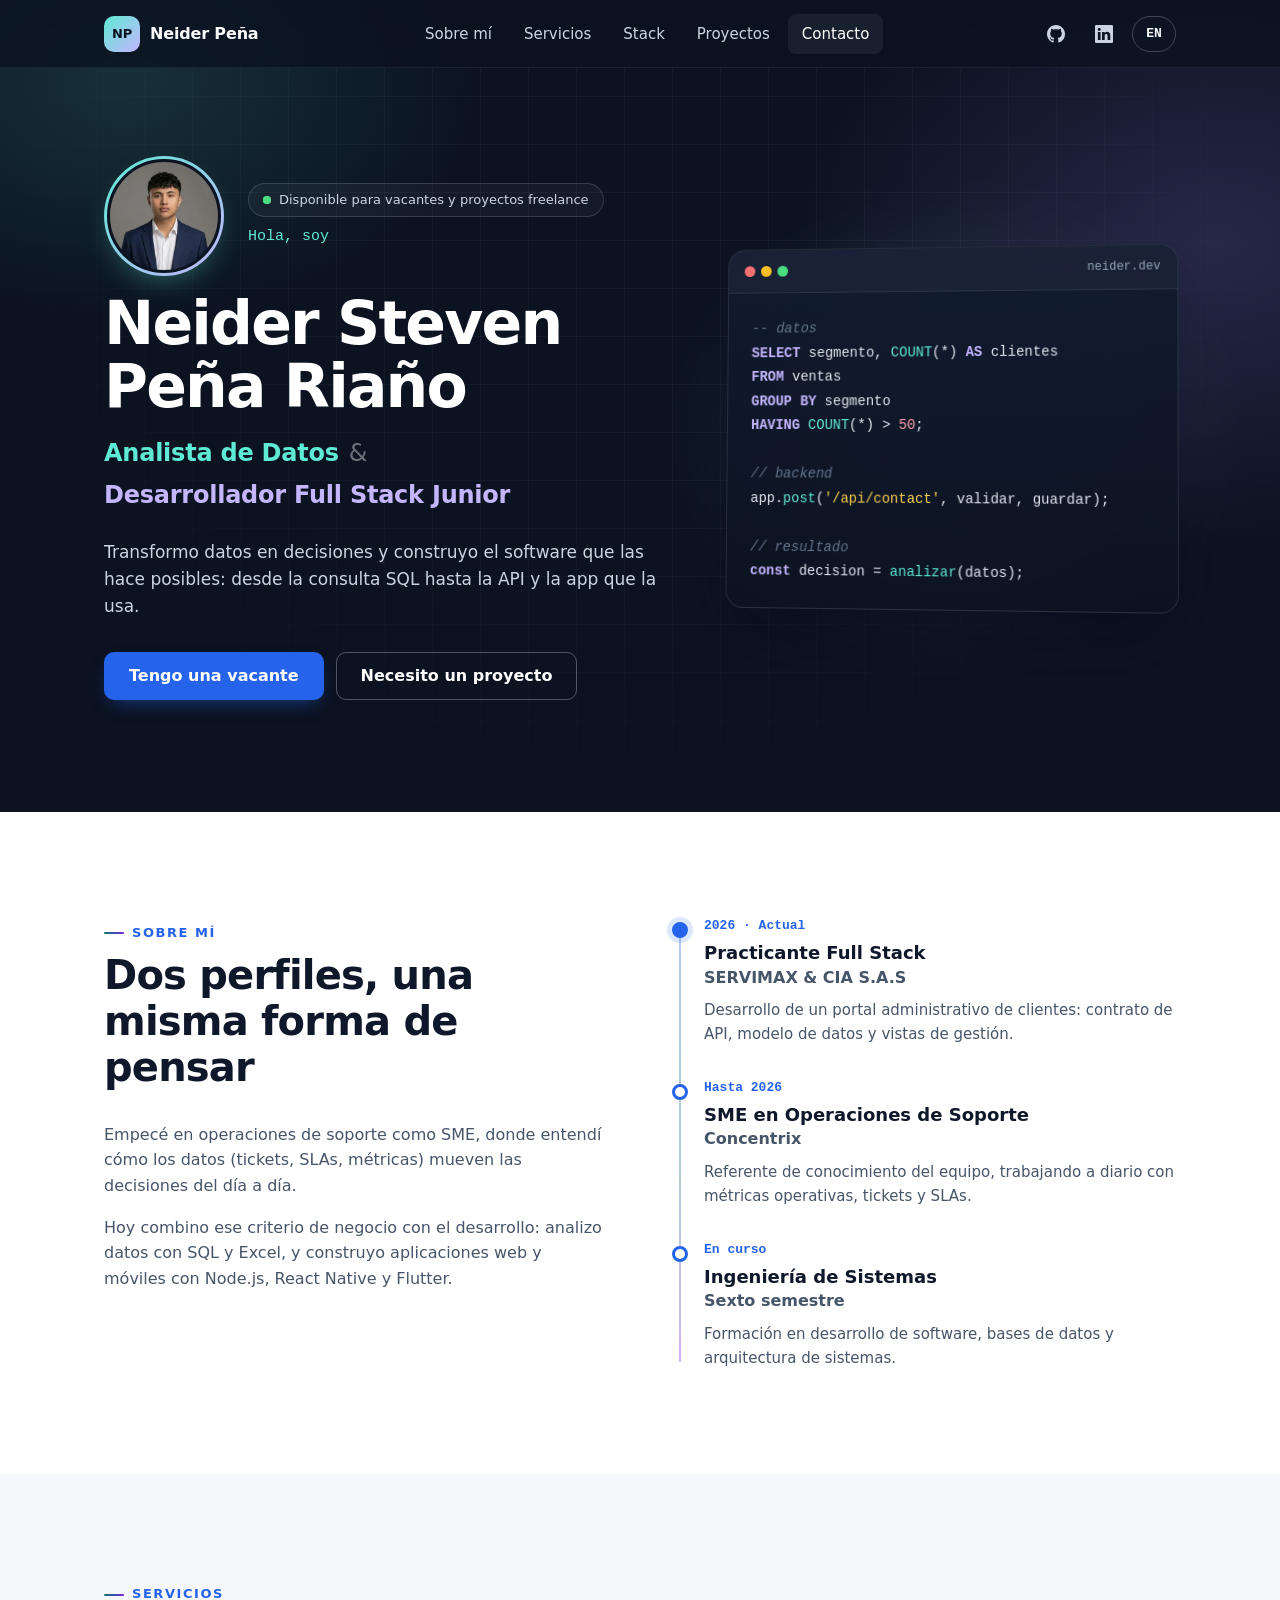
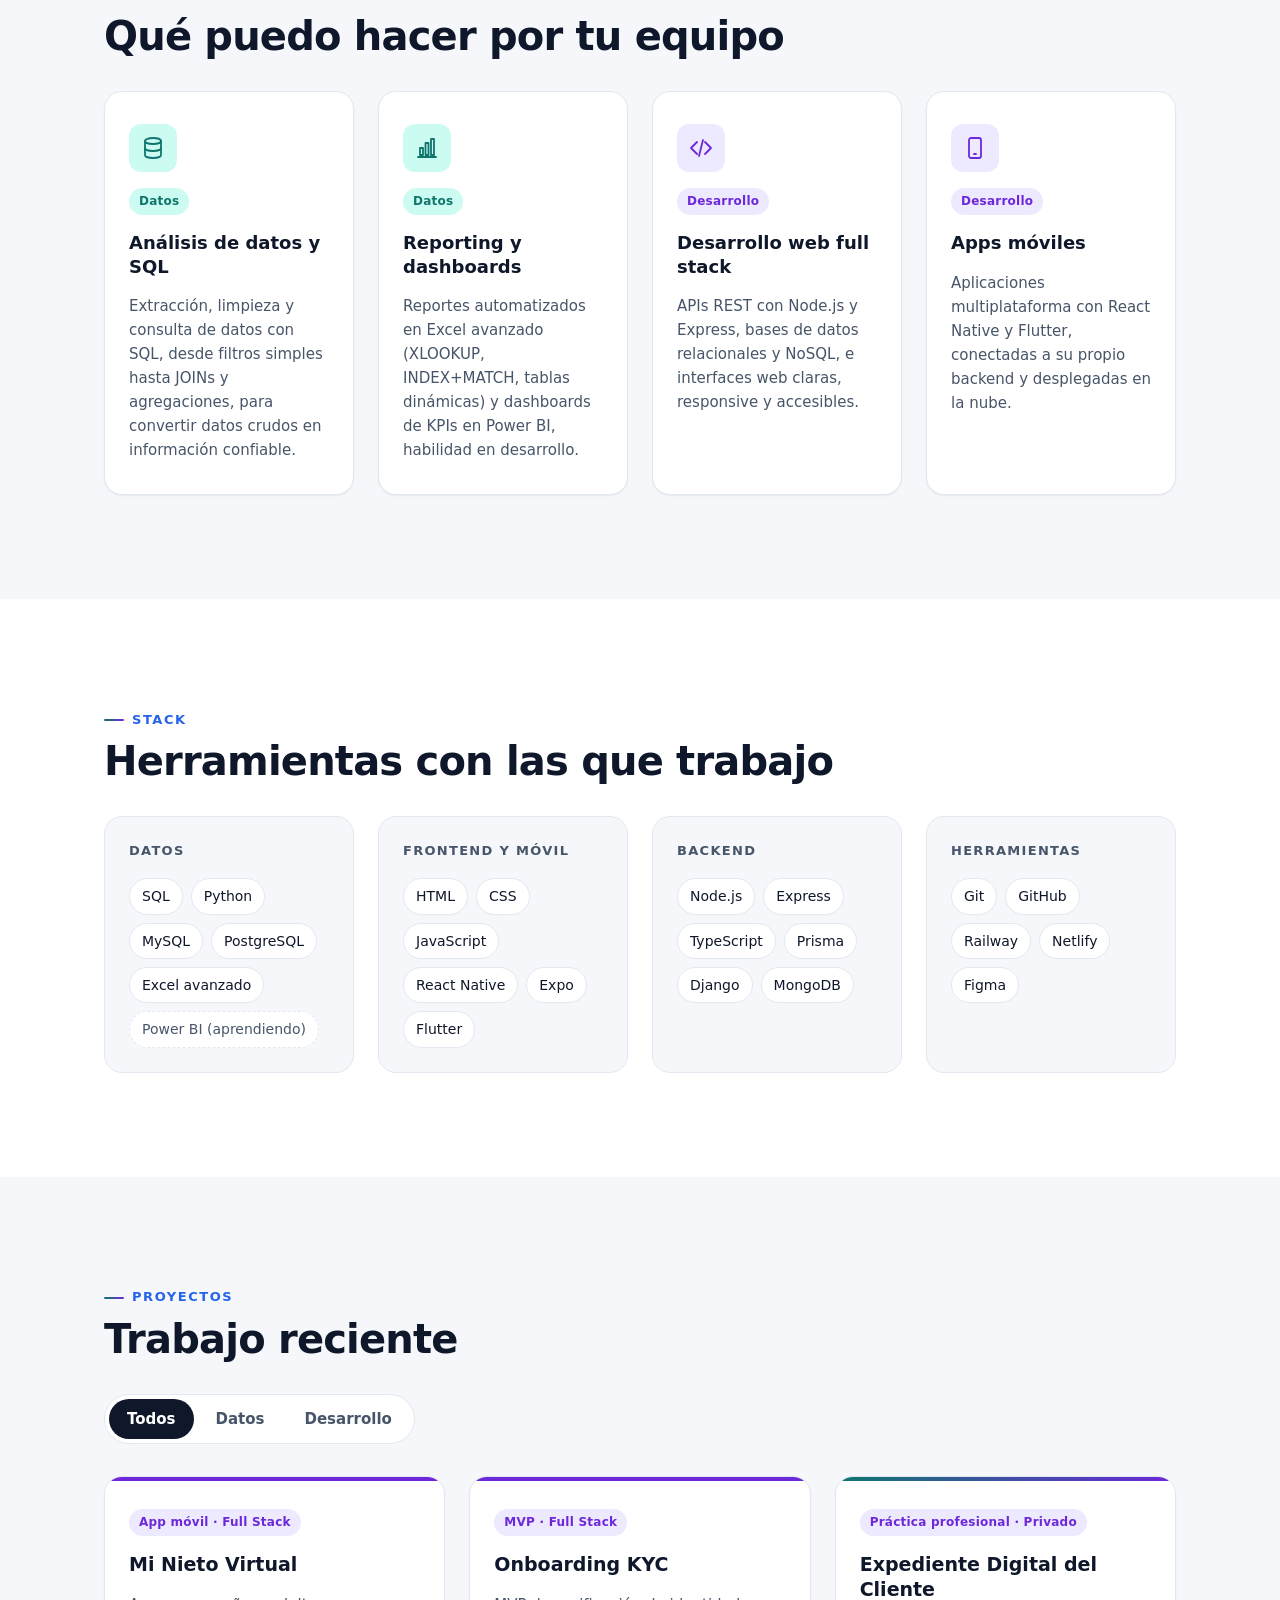
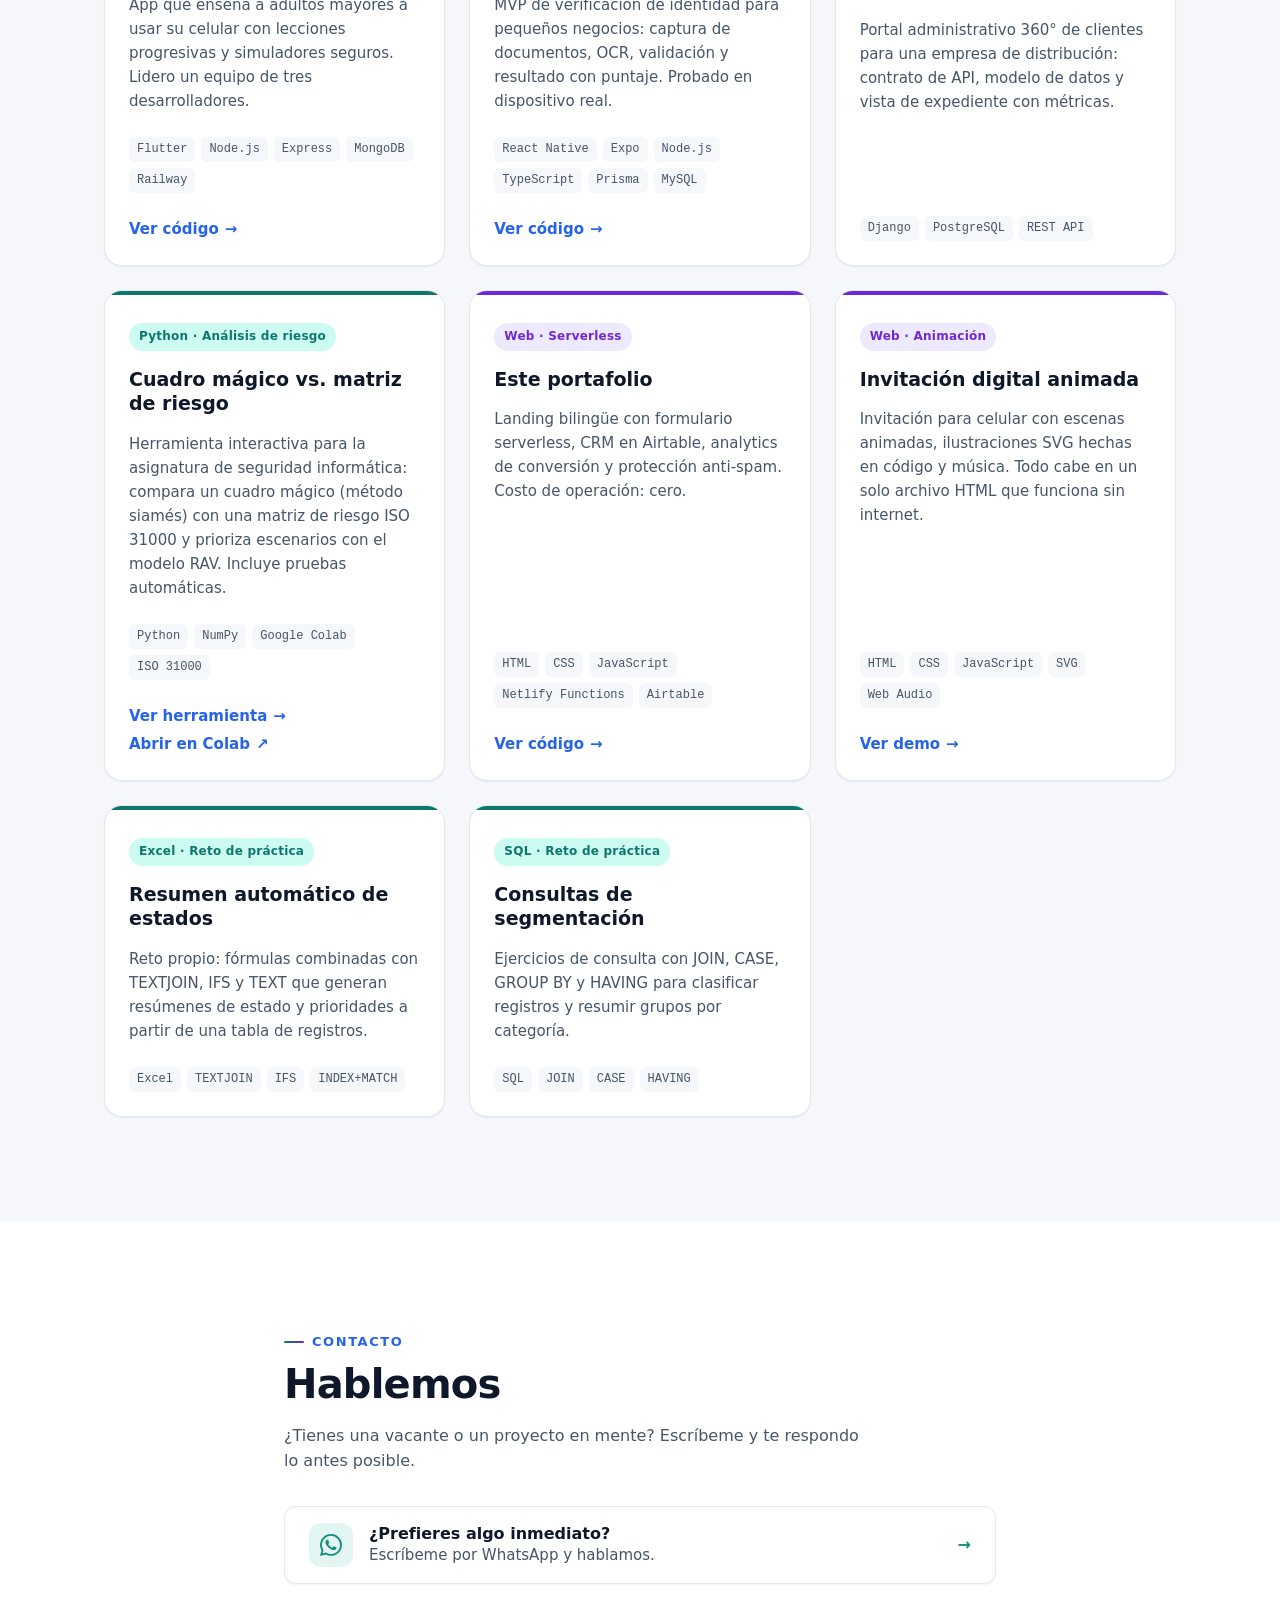
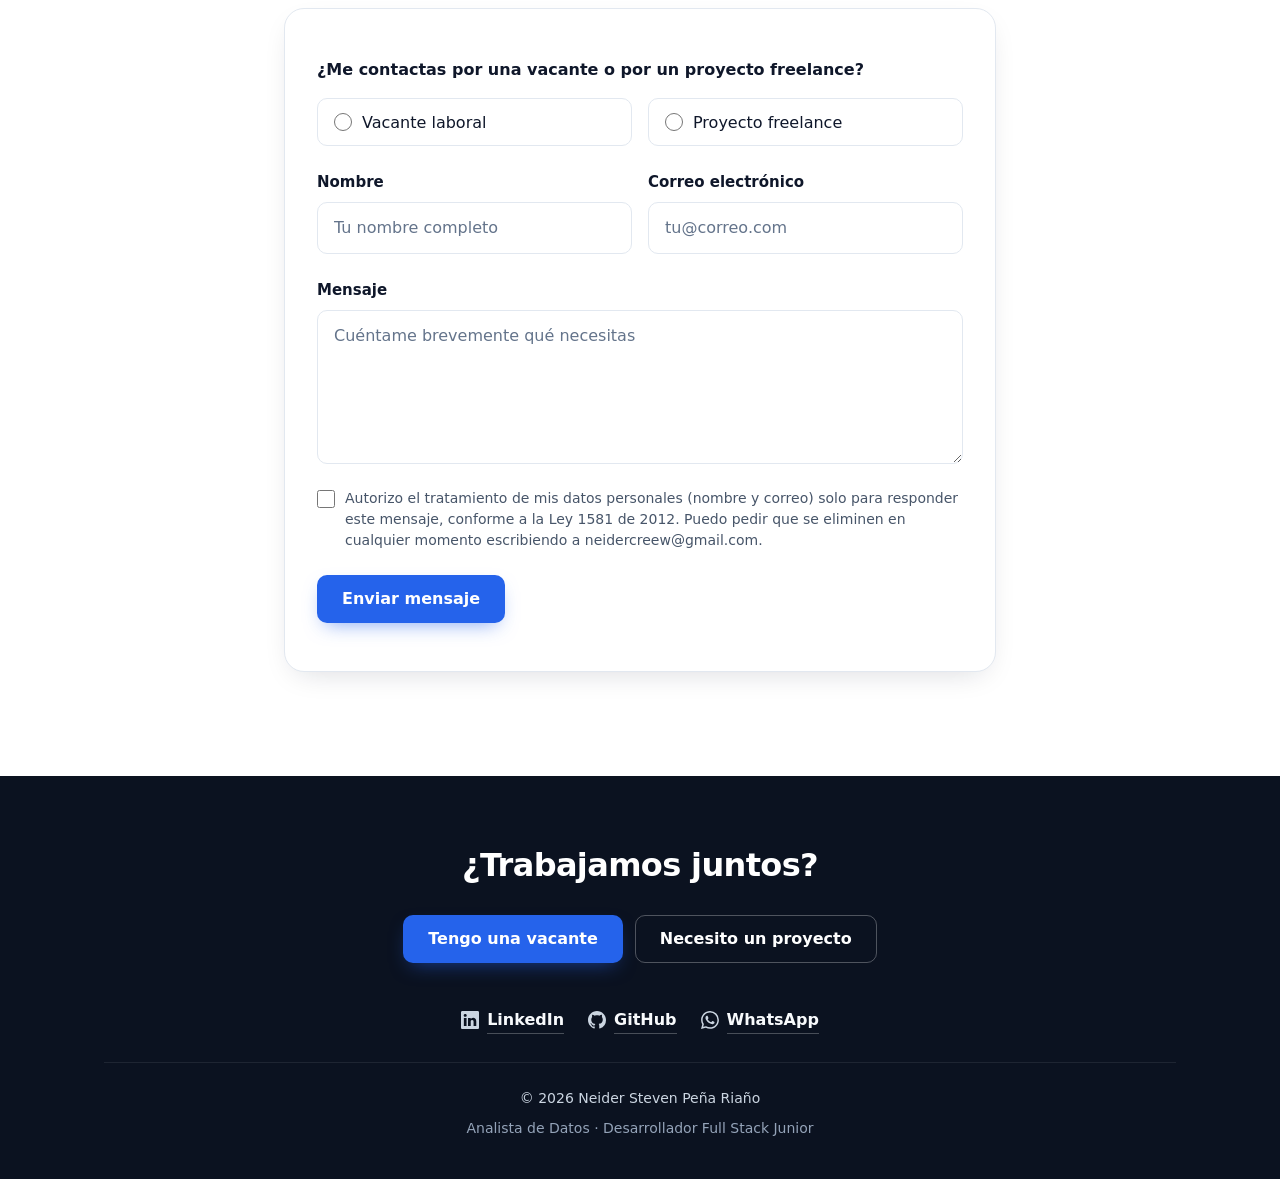
==== commit 630111c5: "feat(proyectos): cuadro mágico vs. matriz de riesgo e invitación digital - proyectos/cuadro-magico/:" ====
--- a/index.html
+++ b/index.html
@@ -219,6 +219,7 @@
             <h3 class="stack__title" data-i18n="skills.g_data">Datos</h3>
             <ul class="stack__list">
               <li class="chip">SQL</li>
+              <li class="chip">Python</li>
               <li class="chip">MySQL</li>
               <li class="chip">PostgreSQL</li>
               <li class="chip" data-i18n="skills.excel">Excel avanzado</li>
@@ -308,6 +309,19 @@
             </ul>
           </article>
 
+          <article class="project" data-category="data">
+            <span class="tag tag--data" data-i18n="projects.p7_tag">Python · Análisis de riesgo</span>
+            <h3 class="project__title" data-i18n="projects.p7_title">Cuadro mágico vs. matriz de riesgo</h3>
+            <p class="project__text" data-i18n="projects.p7_text">Herramienta interactiva para la asignatura de seguridad informática: compara un cuadro mágico (método siamés) con una matriz de riesgo ISO 31000 y prioriza escenarios con el modelo RAV. Incluye pruebas automáticas.</p>
+            <ul class="project__stack">
+              <li>Python</li><li>NumPy</li><li>Google Colab</li><li>ISO 31000</li>
+            </ul>
+            <div class="project__actions">
+              <a class="project__link" href="proyectos/cuadro-magico/" data-i18n="projects.view_tool">Ver herramienta</a>
+              <a class="project__link project__link--external" href="https://colab.research.google.com/github/Neidercreew/landingPageNey/blob/main/proyectos/cuadro-magico/cuadro_magico_riesgo.ipynb" target="_blank" rel="noopener noreferrer"><span data-i18n="projects.open_colab">Abrir en Colab</span><span class="sr-only" data-i18n="common.new_tab">(se abre en una pestaña nueva)</span></a>
+            </div>
+          </article>
+
           <article class="project" data-category="dev">
             <span class="tag tag--dev" data-i18n="projects.p4_tag">Web · Serverless</span>
             <h3 class="project__title" data-i18n="projects.p4_title">Este portafolio</h3>
@@ -316,6 +330,16 @@
               <li>HTML</li><li>CSS</li><li>JavaScript</li><li>Netlify Functions</li><li>Airtable</li>
             </ul>
             <a class="project__link" href="https://github.com/Neidercreew/landingPageNey" target="_blank" rel="noopener noreferrer" data-i18n="projects.view_code">Ver código</a>
+          </article>
+
+          <article class="project" data-category="dev">
+            <span class="tag tag--dev" data-i18n="projects.p8_tag">Web · Animación</span>
+            <h3 class="project__title" data-i18n="projects.p8_title">Invitación digital animada</h3>
+            <p class="project__text" data-i18n="projects.p8_text">Invitación para celular con escenas animadas, ilustraciones SVG hechas en código y música. Todo cabe en un solo archivo HTML que funciona sin internet.</p>
+            <ul class="project__stack">
+              <li>HTML</li><li>CSS</li><li>JavaScript</li><li>SVG</li><li>Web Audio</li>
+            </ul>
+            <a class="project__link" href="proyectos/invitacion-digital/" data-i18n="projects.view_demo">Ver demo</a>
           </article>
 
           <article class="project" data-category="data">
--- a/css/style.css
+++ b/css/style.css
@@ -1057,6 +1057,22 @@
   font-size: 0.9375rem;
   font-weight: 600;
   color: var(--color-primary);
+}
+
+/* Varios enlaces en una misma tarjeta */
+.project__actions {
+  display: flex;
+  flex-wrap: wrap;
+  gap: var(--space-1) var(--space-4);
+  padding-top: var(--space-2);
+}
+
+.project__actions .project__link {
+  padding-top: 0;
+}
+
+.project__link.project__link--external::after {
+  content: "↗";
 }
 
 .project__link::after {
